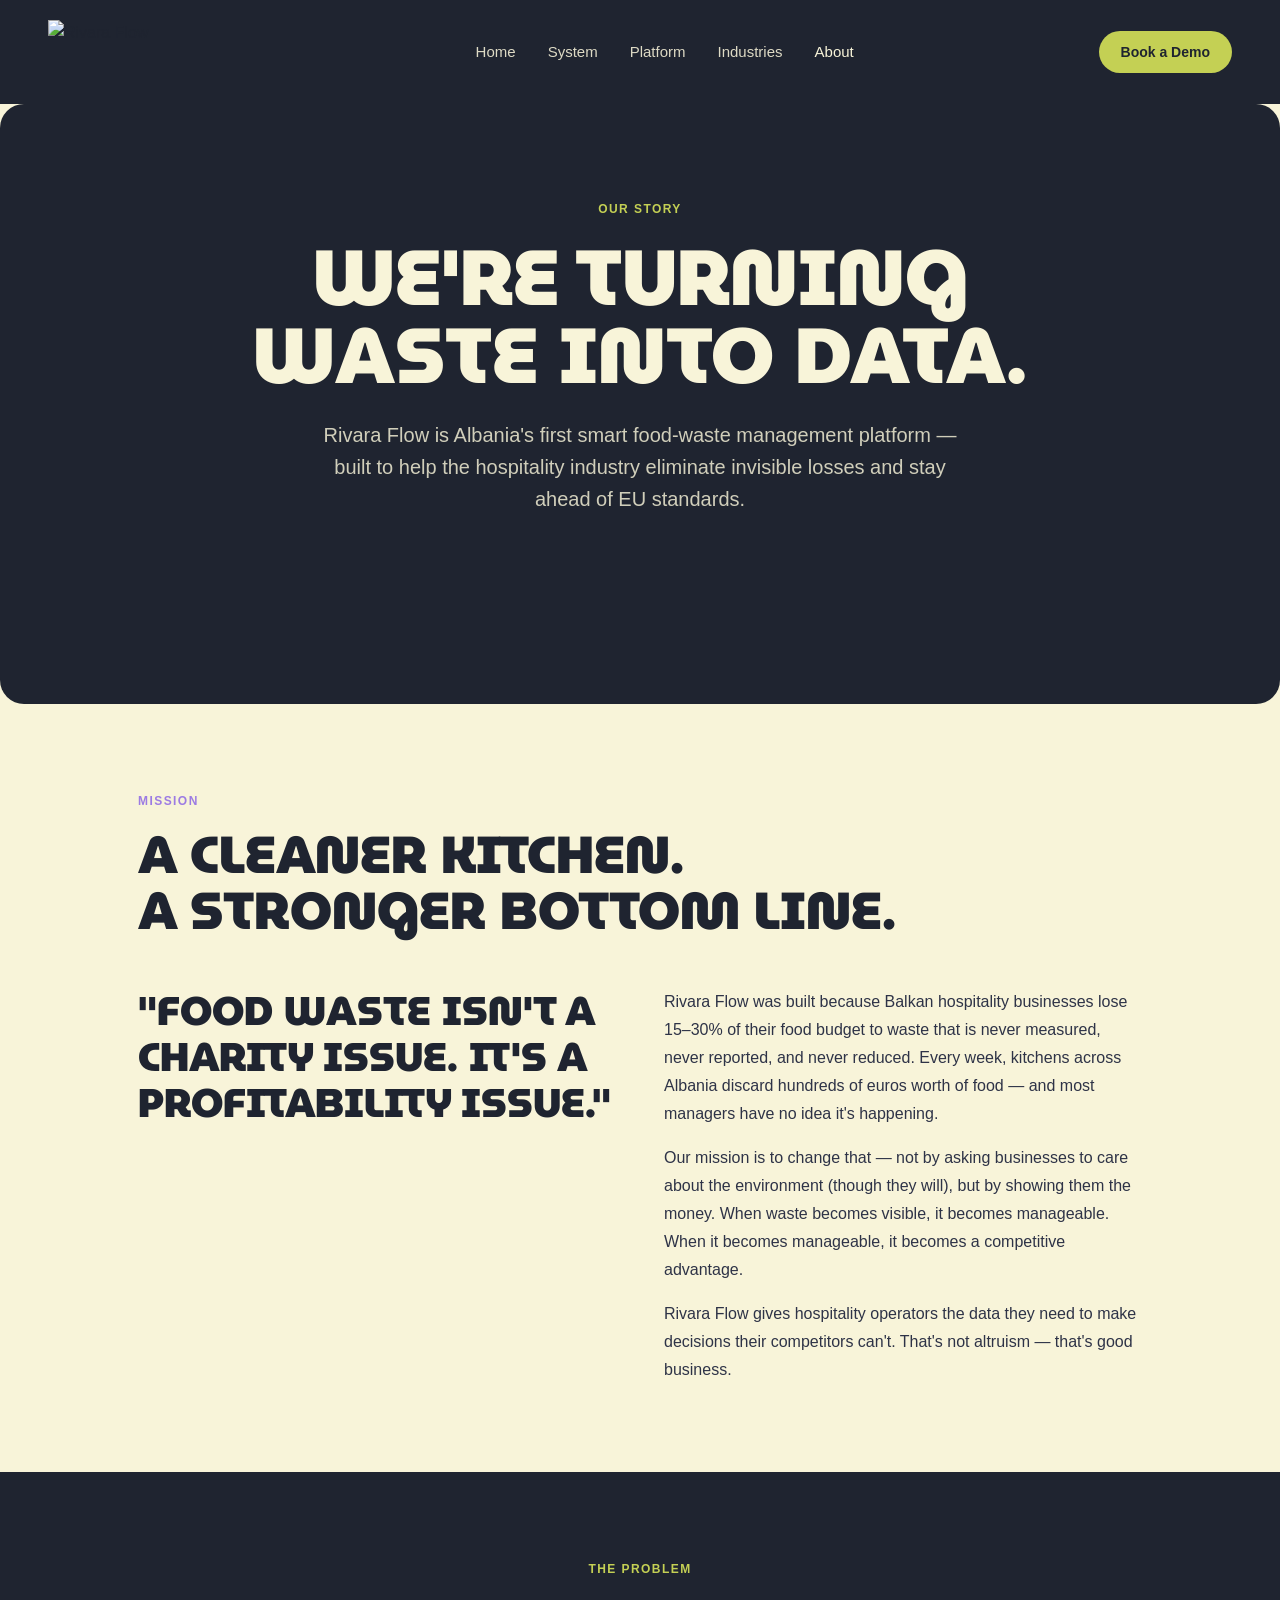
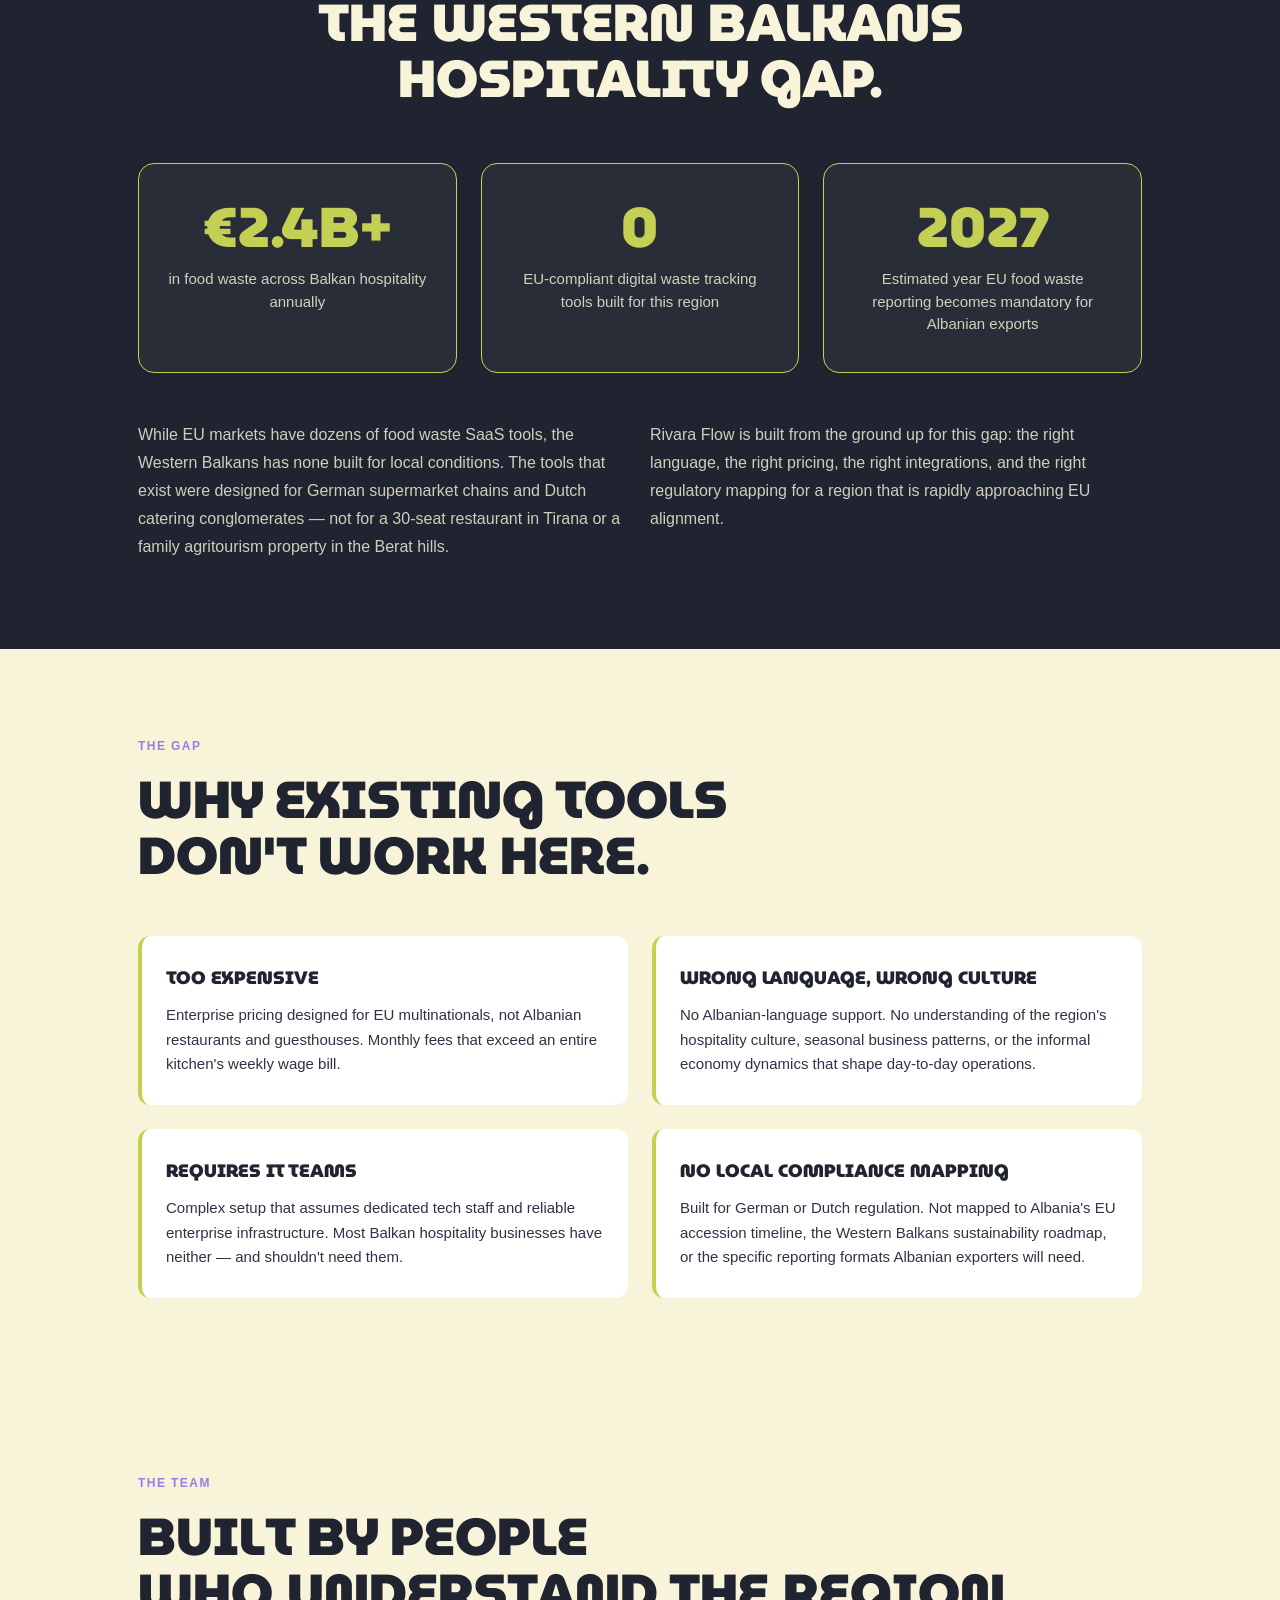
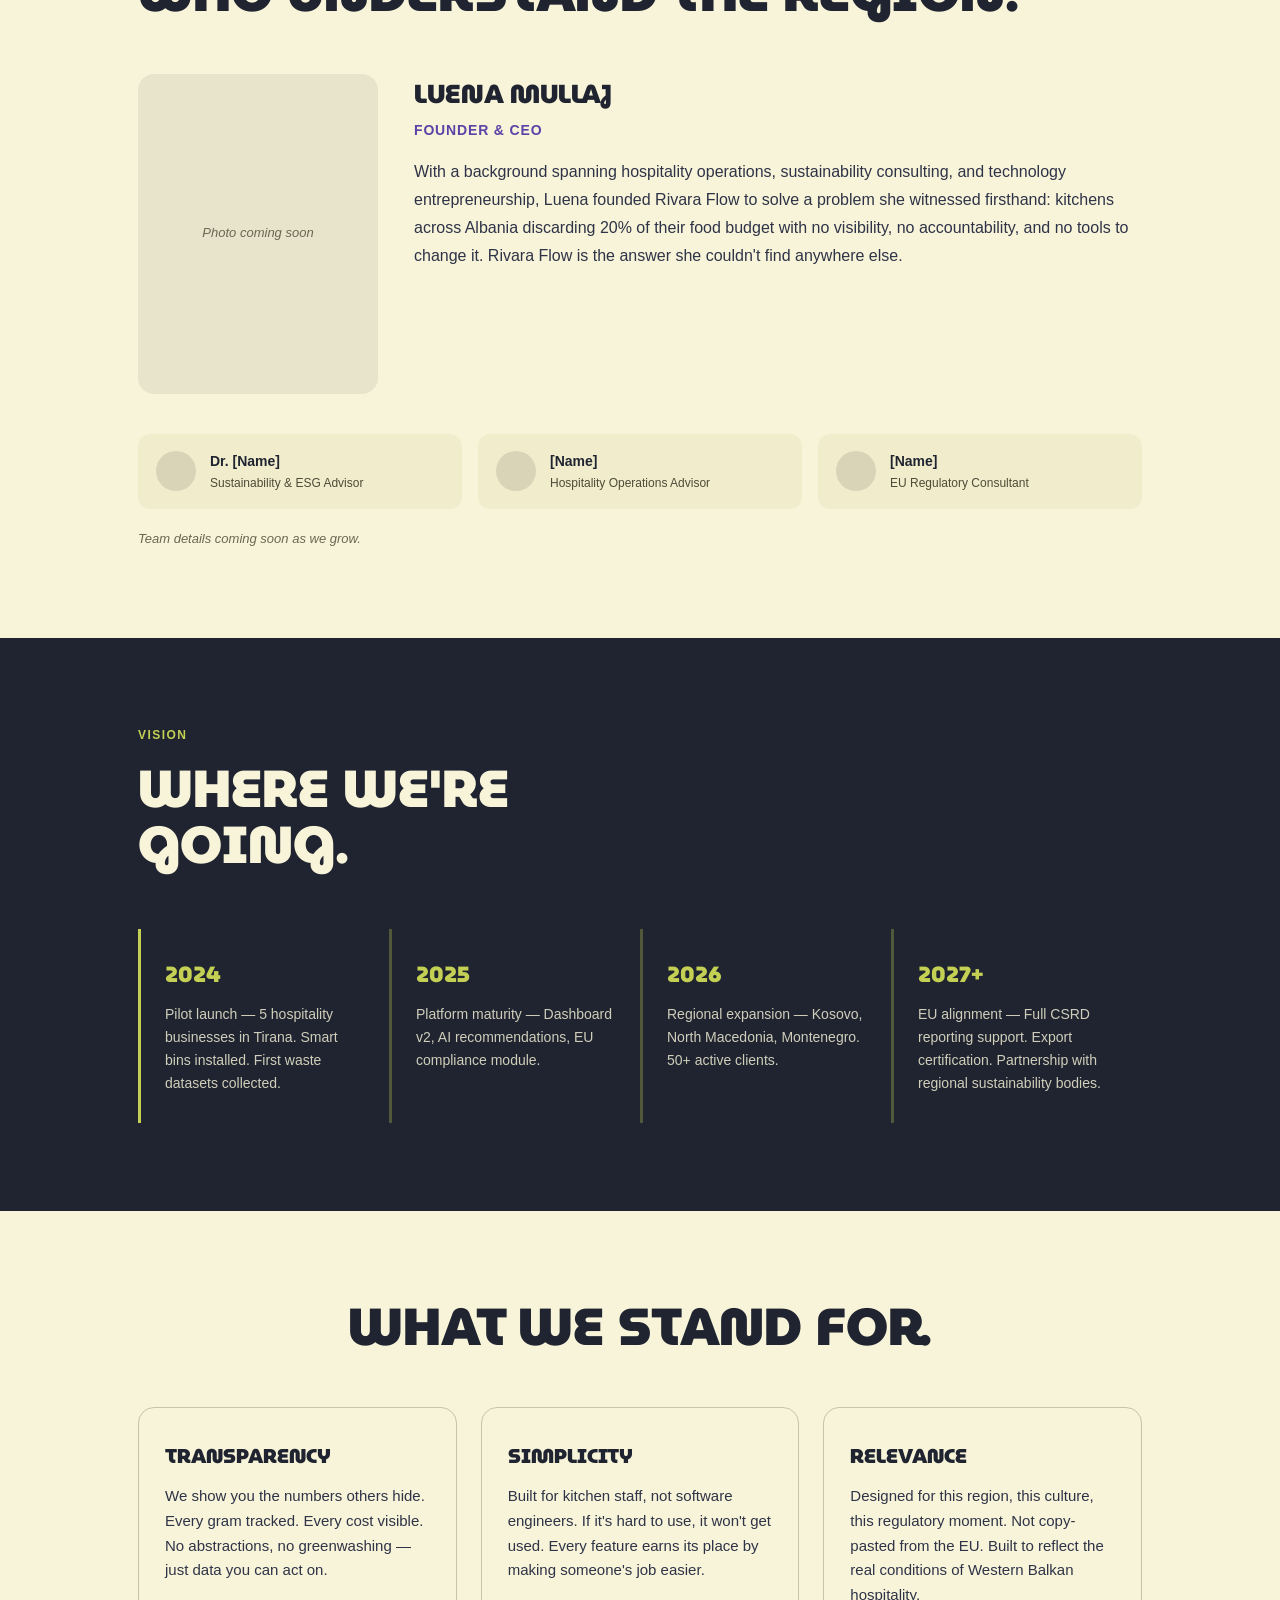
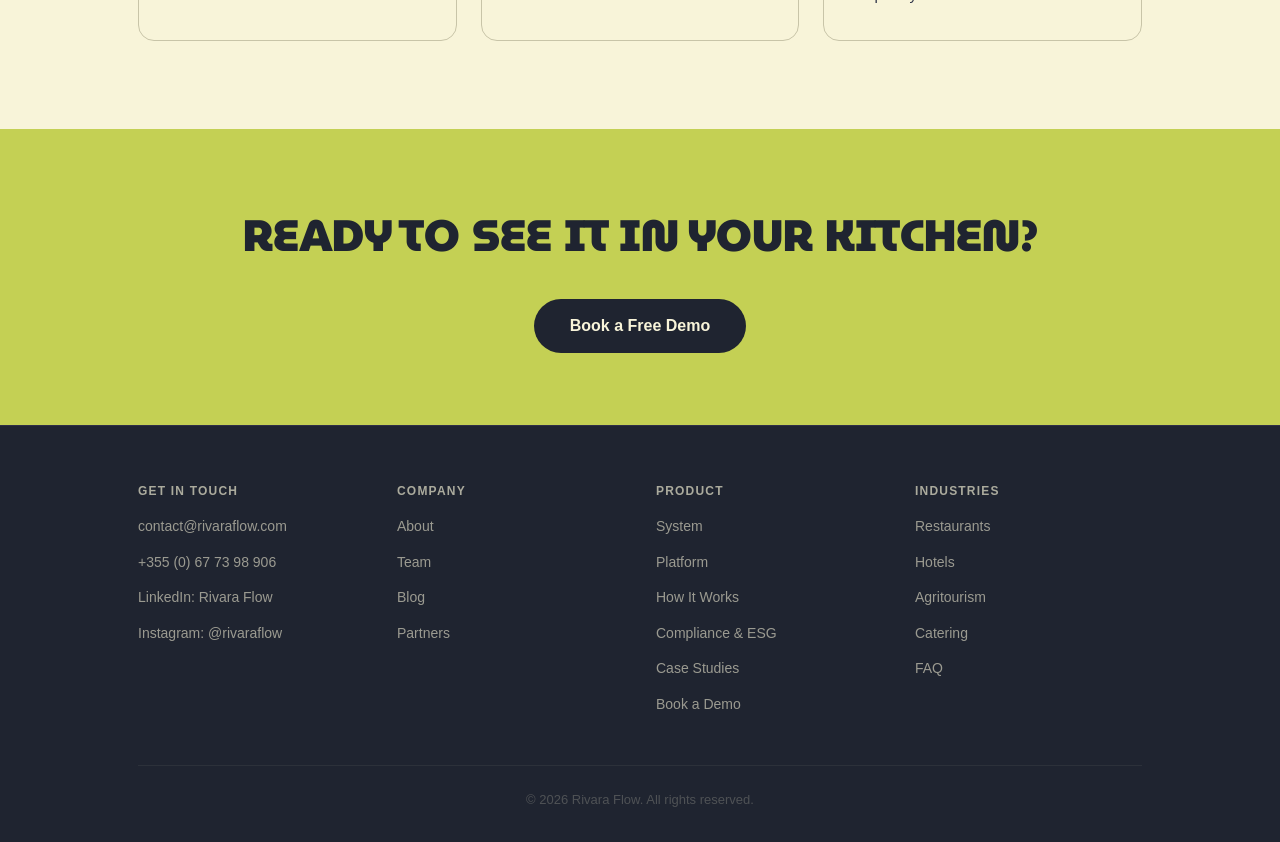
==== rivaraflow-landing/about.html @ 9897d557 "Add about, contact, industries pages; expand nav across site https://claude.ai/code/session_01WwWaH2" ====
<!DOCTYPE html>
<html lang="en">
<head>
  <meta charset="UTF-8" />
  <meta name="viewport" content="width=device-width, initial-scale=1.0" />
  <title>About — Rivara Flow</title>
  <meta name="description" content="Learn about Rivara Flow — Albania's first smart food-waste management platform, built for the hospitality industry in the Western Balkans." />
  <link rel="preconnect" href="https://fonts.googleapis.com" />
  <link rel="preconnect" href="https://fonts.gstatic.com" crossorigin />
  <link href="https://fonts.googleapis.com/css2?family=MuseoModerno:ital,wght@0,100..900;1,100..900&display=swap" rel="stylesheet" />
  <link href="https://api.fontshare.com/v2/css?f[]=satoshi@400,500,700&display=swap" rel="stylesheet" />
  <link rel="stylesheet" href="styles/tokens.css" />
  <link rel="stylesheet" href="styles/globals.css" />
  <style>
    /* ── Reset & base ── */
    *, *::before, *::after { box-sizing: border-box; margin: 0; padding: 0; }
    body { background: var(--bg); color: var(--text); font-family: 'Satoshi', sans-serif; }
    .container { max-width: 1100px; margin-inline: auto; padding-inline: 20px; }
    @media (min-width: 768px) { .container { padding-inline: 48px; } }

    /* ── Nav ── */
    .sys-nav { background: var(--bg-dark); display: flex; align-items: center; justify-content: space-between; padding: 18px 24px; position: sticky; top: 0; z-index: 50; }
    @media (min-width: 768px) { .sys-nav { padding: 20px 48px; } }
    .sys-nav__logo img { height: 52px; width: auto; }
    @media (min-width: 768px) { .sys-nav__logo img { height: 64px; } }
    .sys-nav__links { display: none; list-style: none; gap: 32px; font-size: 15px; }
    @media (min-width: 768px) { .sys-nav__links { display: flex; align-items: center; } }
    .sys-nav__links a { color: rgba(248,244,217,.88); text-decoration: none; font-weight: 500; transition: color .2s; }
    .sys-nav__links a:hover, .sys-nav__links a.active { color: var(--text-inv); }
    .sys-nav__cta { display: inline-flex; align-items: center; justify-content: center; background: var(--primary); color: var(--bg-dark); font-weight: 700; font-size: 14px; text-decoration: none; padding: 10px 22px; border-radius: var(--r999); white-space: nowrap; }
    .sys-nav__cta:hover { background: #d4e060; }

    /* ── Shared section tokens ── */
    .section-tag { font-family: 'Satoshi', sans-serif; font-size: 12px; font-weight: 700; letter-spacing: .12em; text-transform: uppercase; margin-bottom: 16px; display: block; }
    .section-tag--light { color: var(--accent); }
    .section-tag--dark  { color: var(--primary); }
    .section-h2 { font-family: 'MuseoModerno', sans-serif; font-weight: 900; text-transform: uppercase; line-height: 1.08; font-size: clamp(28px, 5vw, 52px); }
    .section-h2--light { color: var(--bg-dark); }
    .section-h2--dark  { color: var(--text-inv); }

    /* ── 1. HERO ── */
    .hero { background: var(--bg-dark); padding: 96px 0 80px; text-align: center; }
    .hero .section-tag { margin-bottom: 20px; }
    .hero__h1 { font-family: 'MuseoModerno', sans-serif; font-weight: 900; text-transform: uppercase; font-size: clamp(36px, 8vw, 78px); color: var(--text-inv); line-height: 1.0; margin-bottom: 24px; }
    .hero__h1 span { display: block; }
    .hero__sub { font-size: clamp(16px, 2.2vw, 20px); color: rgba(248,244,217,.82); max-width: 640px; margin-inline: auto; line-height: 1.6; }

    /* ── 2. MISSION ── */
    .mission { background: var(--bg); padding: 88px 0; }
    .mission__inner { display: grid; gap: 48px; }
    @media (min-width: 768px) { .mission__inner { grid-template-columns: 1fr 1fr; align-items: start; } }
    .mission__pull { font-family: 'MuseoModerno', sans-serif; font-weight: 900; font-size: clamp(22px, 3.5vw, 40px); color: var(--bg-dark); line-height: 1.15; text-transform: uppercase; }
    .mission__body { font-size: 16px; line-height: 1.75; color: #2e3347; }
    .mission__body p + p { margin-top: 16px; }

    /* ── 3. THE PROBLEM ── */
    .problem { background: var(--bg-dark); padding: 88px 0; }
    .problem__header { text-align: center; margin-bottom: 56px; }
    .problem__cards { display: grid; gap: 24px; grid-template-columns: 1fr; }
    @media (min-width: 600px) { .problem__cards { grid-template-columns: repeat(3, 1fr); } }
    .stat-card { background: rgba(255,255,255,.04); border: 1px solid var(--primary); border-radius: var(--r16); padding: 36px 28px; text-align: center; }
    .stat-card__number { font-family: 'MuseoModerno', sans-serif; font-weight: 900; font-size: clamp(36px, 5vw, 56px); color: var(--primary); line-height: 1; margin-bottom: 12px; }
    .stat-card__label { font-size: 15px; color: rgba(248,244,217,.82); line-height: 1.5; }
    .problem__body { margin-top: 48px; display: grid; gap: 20px; }
    @media (min-width: 768px) { .problem__body { grid-template-columns: 1fr 1fr; } }
    .problem__body p { font-size: 16px; color: rgba(248,244,217,.82); line-height: 1.75; }

    /* ── 4. WHY CURRENT SOLUTIONS FAIL ── */
    .gap { background: var(--bg); padding: 88px 0; }
    .gap__header { margin-bottom: 52px; }
    .gap__grid { display: grid; gap: 24px; }
    @media (min-width: 600px) { .gap__grid { grid-template-columns: repeat(2, 1fr); } }
    .fail-card { background: #fff; border-left: 4px solid var(--primary); border-radius: var(--r12); padding: 28px 24px; }
    .fail-card__title { font-family: 'MuseoModerno', sans-serif; font-weight: 900; font-size: 18px; color: var(--bg-dark); text-transform: uppercase; margin-bottom: 10px; }
    .fail-card__body { font-size: 15px; color: #2e3347; line-height: 1.65; }

    /* ── 5. FOUNDER / TEAM ── */
    .team { background: var(--bg); padding: 88px 0; }
    .team__header { margin-bottom: 52px; }
    .founder-card { display: grid; gap: 36px; align-items: start; }
    @media (min-width: 768px) { .founder-card { grid-template-columns: 240px 1fr; } }
    .founder-card__img { background: #e8e4cc; border-radius: var(--r16); aspect-ratio: 3/4; display: flex; align-items: center; justify-content: center; }
    .founder-card__img span { font-size: 13px; color: #6b6652; font-style: italic; }
    .founder-card__name { font-family: 'MuseoModerno', sans-serif; font-weight: 900; font-size: 26px; color: var(--bg-dark); text-transform: uppercase; margin-bottom: 4px; }
    .founder-card__title { font-size: 14px; font-weight: 700; color: var(--accent-dark); letter-spacing: .06em; text-transform: uppercase; margin-bottom: 16px; }
    .founder-card__bio { font-size: 16px; color: #2e3347; line-height: 1.75; }
    .advisors { display: grid; gap: 16px; grid-template-columns: repeat(auto-fit, minmax(200px, 1fr)); margin-top: 40px; }
    .advisor-card { display: flex; align-items: center; gap: 14px; background: #f0eccc; border-radius: var(--r12); padding: 16px 18px; }
    .advisor-card__avatar { width: 40px; height: 40px; border-radius: 50%; background: #d9d4b8; flex-shrink: 0; }
    .advisor-card__name { font-weight: 700; font-size: 14px; color: var(--bg-dark); margin-bottom: 2px; }
    .advisor-card__role { font-size: 12px; color: #4e4b38; }
    .team__note { margin-top: 20px; font-size: 13px; color: #6b6652; font-style: italic; }

    /* ── 6. VISION / ROADMAP ── */
    .vision { background: var(--bg-dark); padding: 88px 0; }
    .vision__header { margin-bottom: 56px; }
    .timeline { display: grid; gap: 0; }
    @media (min-width: 768px) { .timeline { grid-template-columns: repeat(4, 1fr); } }
    .timeline__item { position: relative; padding: 28px 24px; border-top: 3px solid rgba(196,208,84,.3); }
    @media (min-width: 768px) { .timeline__item { border-top: none; border-left: 3px solid rgba(196,208,84,.3); } }
    .timeline__item:first-child { border-top-color: var(--primary); }
    @media (min-width: 768px) { .timeline__item:first-child { border-left-color: var(--primary); border-top: none; } }
    .timeline__year { font-family: 'MuseoModerno', sans-serif; font-weight: 900; font-size: 22px; color: var(--primary); margin-bottom: 10px; }
    .timeline__body { font-size: 14px; color: rgba(248,244,217,.82); line-height: 1.65; }

    /* ── 7. VALUES ── */
    .values { background: var(--bg); padding: 88px 0; }
    .values__header { text-align: center; margin-bottom: 52px; }
    .values__grid { display: grid; gap: 24px; }
    @media (min-width: 600px) { .values__grid { grid-template-columns: repeat(3, 1fr); } }
    .value-card { background: var(--bg); border: 1.5px solid #c8c4a8; border-radius: var(--r16); padding: 32px 26px; }
    .value-card__title { font-family: 'MuseoModerno', sans-serif; font-weight: 900; font-size: 20px; color: var(--bg-dark); text-transform: uppercase; margin-bottom: 12px; }
    .value-card__body { font-size: 15px; color: #2e3347; line-height: 1.65; }

    /* ── 8. CTA STRIP ── */
    .cta-strip { background: var(--primary); padding: 72px 0; text-align: center; }
    .cta-strip__h2 { font-family: 'MuseoModerno', sans-serif; font-weight: 900; font-size: clamp(24px, 4vw, 44px); color: var(--bg-dark); text-transform: uppercase; margin-bottom: 28px; }
    .cta-strip__btn { display: inline-flex; align-items: center; justify-content: center; background: var(--bg-dark); color: var(--text-inv); font-weight: 700; font-size: 16px; text-decoration: none; padding: 14px 36px; border-radius: var(--r999); transition: background .2s; }
    .cta-strip__btn:hover { background: #2e3347; }

    /* ── Footer ── */
    .footer { background: var(--bg-dark); padding: 56px 0 32px; }
    .footer .container { max-width: 1100px; }
    .footer__grid { display: grid; gap: 32px; grid-template-columns: repeat(2, 1fr); }
    @media (min-width: 768px) { .footer__grid { grid-template-columns: repeat(4, 1fr); } }
    .footer__col-title { font-size: 12px; font-weight: 700; letter-spacing: .1em; text-transform: uppercase; color: rgba(248,244,217,.65); margin-bottom: 12px; }
    .footer__col ul { list-style: none; display: flex; flex-direction: column; gap: 10px; }
    .footer__col a { font-size: 14px; color: rgba(248,244,217,.88); text-decoration: none; transition: color .2s; }
    .footer__col a:hover { color: var(--text-inv); }
    .footer__copy { margin-top: 48px; padding-top: 24px; border-top: 1px solid rgba(248,244,217,.15); font-size: 13px; color: rgba(248,244,217,.55); text-align: center; }
  </style>
</head>
<body>

<!-- NAV -->
<header class="sys-nav">
  <a href="index.html" class="sys-nav__logo" aria-label="Rivara Flow home">
    <img src="assets/images/logo.png" alt="Rivara Flow" width="200" height="70" />
  </a>
  <ul class="sys-nav__links" role="list">
    <li><a href="index.html">Home</a></li>
    <li><a href="system.html">System</a></li>
    <li><a href="platform.html">Platform</a></li>
    <li><a href="industries.html">Industries</a></li>
    <li><a href="about.html" class="active">About</a></li>
  </ul>
  <a href="contact.html" class="sys-nav__cta">Book a Demo</a>
</header>

<!-- 1. HERO -->
<section class="hero" aria-labelledby="about-h1">
  <div class="container">
    <span class="section-tag section-tag--dark">Our Story</span>
    <h1 class="hero__h1" id="about-h1">
      <span>We're turning</span>
      <span>waste into data.</span>
    </h1>
    <p class="hero__sub">Rivara Flow is Albania's first smart food-waste management platform — built to help the hospitality industry eliminate invisible losses and stay ahead of EU standards.</p>
  </div>
</section>

<!-- 2. MISSION -->
<section class="mission" aria-labelledby="mission-h2">
  <div class="container">
    <span class="section-tag section-tag--light">Mission</span>
    <h2 class="section-h2 section-h2--light" id="mission-h2" style="margin-bottom: 48px;">A cleaner kitchen.<br>A stronger bottom line.</h2>
    <div class="mission__inner">
      <p class="mission__pull">"Food waste isn't a charity issue. It's a profitability issue."</p>
      <div class="mission__body">
        <p>Rivara Flow was built because Balkan hospitality businesses lose 15–30% of their food budget to waste that is never measured, never reported, and never reduced. Every week, kitchens across Albania discard hundreds of euros worth of food — and most managers have no idea it's happening.</p>
        <p>Our mission is to change that — not by asking businesses to care about the environment (though they will), but by showing them the money. When waste becomes visible, it becomes manageable. When it becomes manageable, it becomes a competitive advantage.</p>
        <p>Rivara Flow gives hospitality operators the data they need to make decisions their competitors can't. That's not altruism — that's good business.</p>
      </div>
    </div>
  </div>
</section>

<!-- 3. THE PROBLEM -->
<section class="problem" aria-labelledby="problem-h2">
  <div class="container">
    <div class="problem__header">
      <span class="section-tag section-tag--dark">The Problem</span>
      <h2 class="section-h2 section-h2--dark" id="problem-h2">The Western Balkans<br>hospitality gap.</h2>
    </div>
    <div class="problem__cards">
      <div class="stat-card">
        <p class="stat-card__number">€2.4B+</p>
        <p class="stat-card__label">in food waste across Balkan hospitality annually</p>
      </div>
      <div class="stat-card">
        <p class="stat-card__number">0</p>
        <p class="stat-card__label">EU-compliant digital waste tracking tools built for this region</p>
      </div>
      <div class="stat-card">
        <p class="stat-card__number">2027</p>
        <p class="stat-card__label">Estimated year EU food waste reporting becomes mandatory for Albanian exports</p>
      </div>
    </div>
    <div class="problem__body">
      <p>While EU markets have dozens of food waste SaaS tools, the Western Balkans has none built for local conditions. The tools that exist were designed for German supermarket chains and Dutch catering conglomerates — not for a 30-seat restaurant in Tirana or a family agritourism property in the Berat hills.</p>
      <p>Rivara Flow is built from the ground up for this gap: the right language, the right pricing, the right integrations, and the right regulatory mapping for a region that is rapidly approaching EU alignment.</p>
    </div>
  </div>
</section>

<!-- 4. WHY CURRENT SOLUTIONS FAIL -->
<section class="gap" aria-labelledby="gap-h2">
  <div class="container">
    <div class="gap__header">
      <span class="section-tag section-tag--light">The Gap</span>
      <h2 class="section-h2 section-h2--light" id="gap-h2">Why existing tools<br>don't work here.</h2>
    </div>
    <div class="gap__grid">
      <div class="fail-card">
        <p class="fail-card__title">Too expensive</p>
        <p class="fail-card__body">Enterprise pricing designed for EU multinationals, not Albanian restaurants and guesthouses. Monthly fees that exceed an entire kitchen's weekly wage bill.</p>
      </div>
      <div class="fail-card">
        <p class="fail-card__title">Wrong language, wrong culture</p>
        <p class="fail-card__body">No Albanian-language support. No understanding of the region's hospitality culture, seasonal business patterns, or the informal economy dynamics that shape day-to-day operations.</p>
      </div>
      <div class="fail-card">
        <p class="fail-card__title">Requires IT teams</p>
        <p class="fail-card__body">Complex setup that assumes dedicated tech staff and reliable enterprise infrastructure. Most Balkan hospitality businesses have neither — and shouldn't need them.</p>
      </div>
      <div class="fail-card">
        <p class="fail-card__title">No local compliance mapping</p>
        <p class="fail-card__body">Built for German or Dutch regulation. Not mapped to Albania's EU accession timeline, the Western Balkans sustainability roadmap, or the specific reporting formats Albanian exporters will need.</p>
      </div>
    </div>
  </div>
</section>

<!-- 5. FOUNDER / TEAM -->
<section class="team" id="team" aria-labelledby="team-h2">
  <div class="container">
    <div class="team__header">
      <span class="section-tag section-tag--light">The Team</span>
      <h2 class="section-h2 section-h2--light" id="team-h2">Built by people<br>who understand the region.</h2>
    </div>
    <div class="founder-card">
      <div class="founder-card__img" aria-label="Photo of Luena Mullaj">
        <span>Photo coming soon</span>
      </div>
      <div class="founder-card__info">
        <p class="founder-card__name">Luena Mullaj</p>
        <p class="founder-card__title">Founder &amp; CEO</p>
        <p class="founder-card__bio">With a background spanning hospitality operations, sustainability consulting, and technology entrepreneurship, Luena founded Rivara Flow to solve a problem she witnessed firsthand: kitchens across Albania discarding 20% of their food budget with no visibility, no accountability, and no tools to change it. Rivara Flow is the answer she couldn't find anywhere else.</p>
      </div>
    </div>
    <div class="advisors" aria-label="Advisory team">
      <div class="advisor-card">
        <div class="advisor-card__avatar" aria-hidden="true"></div>
        <div>
          <p class="advisor-card__name">Dr. [Name]</p>
          <p class="advisor-card__role">Sustainability &amp; ESG Advisor</p>
        </div>
      </div>
      <div class="advisor-card">
        <div class="advisor-card__avatar" aria-hidden="true"></div>
        <div>
          <p class="advisor-card__name">[Name]</p>
          <p class="advisor-card__role">Hospitality Operations Advisor</p>
        </div>
      </div>
      <div class="advisor-card">
        <div class="advisor-card__avatar" aria-hidden="true"></div>
        <div>
          <p class="advisor-card__name">[Name]</p>
          <p class="advisor-card__role">EU Regulatory Consultant</p>
        </div>
      </div>
    </div>
    <p class="team__note">Team details coming soon as we grow.</p>
  </div>
</section>

<!-- 6. VISION / ROADMAP -->
<section class="vision" aria-labelledby="vision-h2">
  <div class="container">
    <div class="vision__header">
      <span class="section-tag section-tag--dark">Vision</span>
      <h2 class="section-h2 section-h2--dark" id="vision-h2">Where we're<br>going.</h2>
    </div>
    <div class="timeline" role="list">
      <div class="timeline__item" role="listitem">
        <p class="timeline__year">2024</p>
        <p class="timeline__body">Pilot launch — 5 hospitality businesses in Tirana. Smart bins installed. First waste datasets collected.</p>
      </div>
      <div class="timeline__item" role="listitem">
        <p class="timeline__year">2025</p>
        <p class="timeline__body">Platform maturity — Dashboard v2, AI recommendations, EU compliance module.</p>
      </div>
      <div class="timeline__item" role="listitem">
        <p class="timeline__year">2026</p>
        <p class="timeline__body">Regional expansion — Kosovo, North Macedonia, Montenegro. 50+ active clients.</p>
      </div>
      <div class="timeline__item" role="listitem">
        <p class="timeline__year">2027+</p>
        <p class="timeline__body">EU alignment — Full CSRD reporting support. Export certification. Partnership with regional sustainability bodies.</p>
      </div>
    </div>
  </div>
</section>

<!-- 7. VALUES -->
<section class="values" aria-labelledby="values-h2">
  <div class="container">
    <div class="values__header">
      <h2 class="section-h2 section-h2--light" id="values-h2">What we stand for.</h2>
    </div>
    <div class="values__grid">
      <div class="value-card">
        <p class="value-card__title">Transparency</p>
        <p class="value-card__body">We show you the numbers others hide. Every gram tracked. Every cost visible. No abstractions, no greenwashing — just data you can act on.</p>
      </div>
      <div class="value-card">
        <p class="value-card__title">Simplicity</p>
        <p class="value-card__body">Built for kitchen staff, not software engineers. If it's hard to use, it won't get used. Every feature earns its place by making someone's job easier.</p>
      </div>
      <div class="value-card">
        <p class="value-card__title">Relevance</p>
        <p class="value-card__body">Designed for this region, this culture, this regulatory moment. Not copy-pasted from the EU. Built to reflect the real conditions of Western Balkan hospitality.</p>
      </div>
    </div>
  </div>
</section>

<!-- 8. CTA STRIP -->
<section class="cta-strip" aria-labelledby="cta-h2">
  <div class="container">
    <h2 class="cta-strip__h2" id="cta-h2">Ready to see it in your kitchen?</h2>
    <a href="contact.html" class="cta-strip__btn">Book a Free Demo</a>
  </div>
</section>

<!-- FOOTER -->
<footer class="footer" role="contentinfo">
  <div class="container">
    <div class="footer__grid">
      <div class="footer__col">
        <p class="footer__col-title">Get in touch</p>
        <ul role="list">
          <li><a href="mailto:contact@rivaraflow.com">contact@rivaraflow.com</a></li>
          <li><a href="tel:+355677398906">+355 (0) 67 73 98 906</a></li>
          <li><a href="https://linkedin.com/company/rivaraflow" target="_blank" rel="noopener">LinkedIn: Rivara Flow</a></li>
          <li><a href="https://instagram.com/rivaraflow" target="_blank" rel="noopener">Instagram: @rivaraflow</a></li>
        </ul>
      </div>
      <div class="footer__col">
        <p class="footer__col-title">Company</p>
        <ul role="list">
          <li><a href="about.html">About</a></li>
          <li><a href="about.html#team">Team</a></li>
          <li><a href="blog.html">Blog</a></li>
          <li><a href="partners.html">Partners</a></li>
        </ul>
      </div>
      <div class="footer__col">
        <p class="footer__col-title">Product</p>
        <ul role="list">
          <li><a href="system.html">System</a></li>
          <li><a href="platform.html">Platform</a></li>
          <li><a href="how-it-works.html">How It Works</a></li>
          <li><a href="compliance.html">Compliance &amp; ESG</a></li>
          <li><a href="case-studies.html">Case Studies</a></li>
          <li><a href="contact.html">Book a Demo</a></li>
        </ul>
      </div>
      <div class="footer__col">
        <p class="footer__col-title">Industries</p>
        <ul role="list">
          <li><a href="industries.html#restaurants">Restaurants</a></li>
          <li><a href="industries.html#hotels">Hotels</a></li>
          <li><a href="industries.html#agritourism">Agritourism</a></li>
          <li><a href="industries.html#catering">Catering</a></li>
          <li><a href="faq.html">FAQ</a></li>
        </ul>
      </div>
    </div>
    <p class="footer__copy">&copy; <span id="year"></span> Rivara Flow. All rights reserved.</p>
  </div>
</footer>
<script>document.getElementById('year').textContent = new Date().getFullYear();</script>
</body>
</html>
---- rivaraflow-landing/styles/tokens.css ----
@import url('https://fonts.googleapis.com/css2?family=MuseoModerno:ital,wght@0,100..900;1,100..900&display=swap');
@import url('https://api.fontshare.com/v2/css?f[]=satoshi@400,500,700&display=swap');

:root {
  --bg:          #F8F4D9;
  --bg-dark:     #1F2430;
  --primary:     #C4D054;
  --accent:      #9C7BE3;
  --accent-dark: #5B43A7;
  --accent-soft: #BAAADE;
  --input-bg:    #C4B5F4;
  --text:        #1F2430;
  --text-inv:    #F8F4D9;
  --white:       #FFFFFF;

  --museo:   'MuseoModerno', sans-serif;
  --satoshi: 'Satoshi', sans-serif;

  --r8:   8px;
  --r12:  12px;
  --r16:  16px;
  --r20:  20px;
  --r24:  24px;
  --r32:  32px;
  --r999: 999px;
}
---- rivaraflow-landing/styles/globals.css ----
/* ═══════════════════════════════════════════════════
   globals.css — mobile-first
   ═══════════════════════════════════════════════════ */

*, *::before, *::after { box-sizing: border-box; margin: 0; padding: 0; }
html { scroll-behavior: smooth; -webkit-text-size-adjust: 100%; }

body {
  background: var(--bg);
  color: var(--text);
  font-family: var(--satoshi);
  line-height: 1.6;
  overflow-x: hidden;
}

img  { display: block; max-width: 100%; }
a    { text-decoration: none; color: inherit; }
ul   { list-style: none; }

.sr-only {
  position:absolute; width:1px; height:1px; padding:0;
  margin:-1px; overflow:hidden; clip:rect(0,0,0,0);
  white-space:nowrap; border:0;
}

.container {
  width: 100%;
  max-width: 1200px;
  margin-inline: auto;
  padding-inline: 16px;
}
@media (min-width: 640px)  { .container { padding-inline: 24px; } }
@media (min-width: 1024px) { .container { padding-inline: 48px; } }

/* ══════════════════════════════════════════════════
   ANNOUNCEMENT BAR
══════════════════════════════════════════════════ */
.announce {
  text-align: center;
  font-family: var(--museo);
  font-size: 12px;
  color: var(--accent);
  padding: 8px 16px;
  letter-spacing: .03em;
}
.announce strong { color: var(--text); font-weight: 700; }

/* ══════════════════════════════════════════════════
   HERO
══════════════════════════════════════════════════ */
.hero-wrap {
  padding: 0 12px 16px;   /* small gap below hero */
}
@media (min-width: 640px)  { .hero-wrap { padding: 0 20px 32px; } }
@media (min-width: 1024px) { .hero-wrap { padding: 0 32px 48px; } }

.hero {
  position: relative;
  border-radius: var(--r24);
  overflow: hidden;
  display: flex;
  flex-direction: column;
}
@media (min-width: 768px)  { .hero { min-height: 540px; } }
@media (min-width: 1024px) { .hero { min-height: 600px; } }

.hero__bg {
  position: absolute;
  inset: 0;
  width: 100%; height: 100%;
  object-fit: cover;
  object-position: center center;
}
.hero__overlay {
  position: absolute;
  inset: 0;
  background: rgba(31,36,48,.58);
}

/* ── Nav inside hero ─────────────────────────── */
.hero-nav {
  position: relative;
  z-index: 10;
  display: flex;
  align-items: center;
  justify-content: space-between;
  padding: 18px 20px 0;
  gap: 16px;
}
@media (min-width: 768px) { .hero-nav { padding: 28px 40px 0; } }

.hero-nav__logo img {
  height: 80px;
  width: auto;
  object-fit: contain;
}
@media (min-width: 768px) { .hero-nav__logo img { height: 100px; } }

.hero-nav__links { display: none; gap: 32px; }
@media (min-width: 768px) { .hero-nav__links { display: flex; } }
.hero-nav__links a {
  font-family: var(--museo);
  font-size: 15px;
  color: var(--primary);
  transition: opacity .2s;
}
.hero-nav__links a:hover { opacity: .7; }

.hero-nav__hamburger {
  display: flex; flex-direction: column;
  gap: 5px; background: none; border: none;
  cursor: pointer; padding: 4px;
  position: relative; z-index: 110;
}
.hero-nav__hamburger span {
  display: block; width: 22px; height: 2px;
  background: var(--primary); border-radius: 2px;
  transform-origin: center;
  transition: transform .28s ease, opacity .28s ease;
}
/* Morph to X when open */
.hero-nav__hamburger[aria-expanded="true"] span:nth-child(1) {
  transform: translateY(7px) rotate(45deg);
}
.hero-nav__hamburger[aria-expanded="true"] span:nth-child(2) {
  opacity: 0; transform: scaleX(0);
}
.hero-nav__hamburger[aria-expanded="true"] span:nth-child(3) {
  transform: translateY(-7px) rotate(-45deg);
}
@media (min-width: 768px) { .hero-nav__hamburger { display: none; } }

/* Full-screen mobile menu */
.hero-nav__mobile {
  position: fixed; inset: 0; z-index: 99;
  background: var(--bg-dark);
  display: flex; flex-direction: column;
  opacity: 0; pointer-events: none;
  transition: opacity .22s ease;
  overflow-y: auto;
}
.hero-nav__mobile.open { opacity: 1; pointer-events: all; }
@media (min-width: 768px) { .hero-nav__mobile { display: none !important; } }

/* Menu header */
.mmenu__header {
  display: flex; align-items: center;
  justify-content: space-between;
  padding: 18px 20px;
  border-bottom: 1px solid rgba(196,208,84,.15);
  flex-shrink: 0;
}
.mmenu__logo img { height: 48px; width: auto; }
.mmenu__cta {
  background: var(--primary); color: var(--text);
  font-family: var(--museo); font-weight: 700; font-size: 14px;
  padding: 10px 18px; border-radius: var(--r999);
}
.mmenu__close {
  background: none; border: none;
  color: var(--text-inv); font-size: 20px;
  cursor: pointer; padding: 6px; line-height: 1;
}

/* Nav rows */
.mmenu__links { flex: 1; display: flex; flex-direction: column; }

.mmenu__item {
  font-family: var(--museo); font-size: 18px;
  color: var(--text-inv);
  padding: 18px 20px;
  border: none; border-bottom: 1px solid rgba(255,255,255,.07);
  background: none; cursor: pointer;
  text-align: left; text-decoration: none;
  display: flex; align-items: center; justify-content: space-between;
  transition: color .2s;
}
.mmenu__item:hover { color: var(--primary); }

.mmenu__chevron {
  flex-shrink: 0; color: var(--primary);
  transition: transform .25s;
}
.mmenu__acc-btn[aria-expanded="true"] .mmenu__chevron { transform: rotate(180deg); }

.mmenu__sub { display: flex; flex-direction: column; background: rgba(255,255,255,.03); }
.mmenu__sub[hidden] { display: none; }
.mmenu__sub-item {
  font-family: var(--satoshi); font-size: 16px;
  color: rgba(248,244,217,.65);
  padding: 14px 20px 14px 36px;
  border-bottom: 1px solid rgba(255,255,255,.05);
  transition: color .2s; text-decoration: none; display: block;
}
.mmenu__sub-item:hover { color: var(--primary); }

/* Language switcher */
.mmenu__lang {
  padding: 20px; border-top: 1px solid rgba(196,208,84,.15);
  display: flex; gap: 10px; flex-shrink: 0;
}
.lang-btn {
  background: none; border: 1.5px solid rgba(196,208,84,.3);
  border-radius: var(--r999); color: rgba(248,244,217,.6);
  font-family: var(--satoshi); font-size: 14px;
  padding: 8px 16px; cursor: pointer; transition: all .2s;
}
.lang-btn.active {
  background: var(--primary); border-color: var(--primary);
  color: var(--text); font-weight: 700;
}

/* Desktop lang toggle */
.nav-lang-desktop {
  display: flex; align-items: center; gap: 4px;
}
.lang-sep { color: var(--primary); opacity: .5; }
.lang-sm {
  background: none; border: none;
  font-family: var(--museo); font-size: 13px;
  color: rgba(196,208,84,.6); cursor: pointer;
  padding: 2px 4px; transition: color .2s;
}
.lang-sm.active { color: var(--primary); font-weight: 700; }

/* ── Hero body: content left, deco right ─────── */
.hero__body {
  position: relative;
  z-index: 5;
  flex: 0 0 auto;   /* don't stretch — wrap tight around content */
  display: flex;
  flex-direction: row;
  align-items: flex-start;
  justify-content: space-between;
  gap: 12px;
  padding: 20px 20px 28px;
}
@media (min-width: 768px) {
  .hero__body {
    flex: 1;
    padding: 40px 40px 56px;
    align-items: center;
  }
}
@media (min-width: 1024px) { .hero__body { padding: 56px 56px 64px; } }

.hero__content {
  flex: 1;
  min-width: 0;
  display: flex;
  flex-direction: column;
  align-items: flex-start;
}

.hero__headline {
  font-family: var(--museo);
  font-weight: 700;
  font-size: clamp(32px, 7vw, 72px);
  line-height: 1.05;
  color: var(--text-inv);
  margin-bottom: 12px;
}
.hero__headline .hi { color: var(--primary); }

.hero__sub {
  font-size: clamp(11px, 2.5vw, 15px);
  color: rgba(248,244,217,.88);
  line-height: 1.6;
  margin-bottom: 20px;
  max-width: 420px;
}

/* CTA — must be lowest element in hero */
.btn-demo {
  display: inline-flex;
  align-items: center; justify-content: center;
  background: var(--primary);
  color: var(--text);
  font-family: var(--museo); font-weight: 700;
  font-size: clamp(13px, 2.5vw, 16px);
  padding: 12px 28px;
  border-radius: var(--r999);
  border: none; cursor: pointer;
  transition: transform .2s, box-shadow .2s;
  white-space: nowrap;
  margin-top: auto;
}
.btn-demo:hover { transform: translateY(-2px); box-shadow: 0 8px 24px rgba(0,0,0,.25); }

/* ── Deco cards — beside headline on mobile ──── */
.hero__deco {
  flex-shrink: 0;
  align-self: flex-start;  /* top-aligned so bottom ends near button */
  width: 130px;
  height: 140px;
}
@media (min-width: 480px) { .hero__deco { width: 155px; height: 185px; } }
@media (min-width: 768px) { .hero__deco { width: 220px; height: 260px; } }
@media (min-width: 1024px) { .hero__deco { width: 300px; height: 340px; } }

.deco-stack {
  position: relative;
  width: 100%; height: 100%;
}

.deco-card {
  position: absolute;
  border-radius: var(--r16);
  box-shadow: -3px 5px 14px rgba(0,0,0,.28);
  overflow: hidden;
}

.deco-card--1 {
  background: var(--accent); color: var(--text-inv);
  width: 82%; height: 52%;
  top: 0; left: 0;
  transform: rotate(-12deg);
  display: flex; align-items: flex-start;
  padding: 10px 12px; z-index: 1;
}
.deco-card--1 span {
  font-family: var(--museo); font-weight: 700;
  font-size: clamp(11px, 2.5vw, 18px); color: var(--text-inv); line-height: 1.2;
}

.deco-card--2 {
  background: var(--primary); color: var(--bg-dark);
  width: 82%; height: 52%;
  top: 20%; left: 12%;
  transform: rotate(-5deg);
  display: flex; align-items: flex-start;
  padding: 10px 12px; z-index: 2;
}
.deco-card--2 span {
  font-family: var(--museo); font-weight: 700;
  font-size: clamp(11px, 2.5vw, 18px); color: var(--bg-dark); line-height: 1.2;
}

.deco-card--3 {
  background: var(--bg); color: var(--text);
  width: 88%; height: 58%;
  top: 40%; left: 18%;
  transform: rotate(6deg);
  display: flex; flex-direction: column;
  align-items: flex-start;
  padding: 10px 12px 8px; gap: 4px; z-index: 3;
}
.deco-card--3 span {
  font-family: var(--museo); font-weight: 700;
  font-size: clamp(11px, 2.5vw, 18px); color: var(--text); line-height: 1.2;
}
.deco-card--3 img {
  width: 50%; object-fit: contain; align-self: flex-end;
}

/* ══════════════════════════════════════════════════
   PRODUCTS
══════════════════════════════════════════════════ */
.products { padding: 20px 0 32px; }  /* tight gap after hero */
@media (min-width: 768px) { .products { padding: 48px 0 56px; } }

.section-title {
  font-family: var(--museo); font-weight: 700;
  font-size: clamp(28px, 5vw, 52px);
  color: var(--accent);
  margin-bottom: 24px; line-height: 1.2;
}

/* ── Carousel ───────────────────────────────── */
.carousel-wrap { position: relative; }

.carousel__track {
  display: flex;
  gap: 10px;
  overflow-x: auto;
  scroll-snap-type: x mandatory;
  scroll-behavior: smooth;
  scrollbar-width: none;
  -webkit-overflow-scrolling: touch;
}
.carousel__track::-webkit-scrollbar { display: none; }

.carousel__track .p-card {
  scroll-snap-align: start;
  flex: 0 0 calc(100% - 4px);
  min-height: 160px;
}

.carousel__dots {
  display: flex;
  justify-content: center;
  gap: 8px;
  margin-top: 16px;
}
.carousel__dot {
  width: 9px; height: 9px;
  border-radius: 50%;
  background: var(--accent-soft);
  border: none; cursor: pointer; padding: 0;
  transition: background .2s, transform .2s;
}
.carousel__dot.active {
  background: var(--accent);
  transform: scale(1.25);
}

/* Desktop: 2×2 grid, hide dots */
@media (min-width: 640px) {
  .carousel__track {
    display: grid;
    grid-template-columns: 1fr 1fr;
    gap: 12px;
    overflow-x: visible;
    scroll-snap-type: none;
  }
  .carousel__track .p-card { flex: none; }
  .carousel__dots { display: none; }
}

.p-card {
  background: var(--accent);
  border-radius: var(--r16);
  padding: 36px 28px;
  color: var(--text-inv);
  box-shadow: 0 4px 18px rgba(91,67,167,.14);
  transition: transform .25s, box-shadow .25s;
  min-height: 220px;
  display: flex; flex-direction: column;
  align-items: center; justify-content: center;
  text-align: center; gap: 10px;
}
.p-card:hover { transform: translateY(-3px); box-shadow: 0 8px 28px rgba(91,67,167,.24); }

.p-card__num {
  font-family: var(--museo); font-weight: 700;
  font-size: clamp(24px, 4vw, 36px); line-height: 1; opacity: .8;
}
.p-card__name {
  font-family: var(--museo); font-weight: 700;
  font-size: clamp(22px, 3.5vw, 32px); line-height: 1.2;
}
.p-card__desc {
  font-family: var(--satoshi); font-weight: 400;
  font-size: clamp(15px, 2vw, 18px); line-height: 1.5; opacity: .9; margin-top: 6px;
}

/* ══════════════════════════════════════════════════
   IMAGE STORY — always 2 columns
══════════════════════════════════════════════════ */
.image-story { padding: 0 0 32px; }
@media (min-width: 768px) { .image-story { padding: 0 0 56px; } }

.image-story__grid {
  display: grid;
  grid-template-columns: 1fr 1fr;   /* always side by side */
  gap: 8px;
}
@media (min-width: 640px) { .image-story__grid { gap: 12px; } }

.image-story__img {
  width: 100%; aspect-ratio: 4/3;
  object-fit: cover;
}
@media (min-width: 768px) {
  .image-story__img { aspect-ratio: 16/9; }
}

/* ══════════════════════════════════════════════════
   STATS — always 3 columns, compact on mobile
══════════════════════════════════════════════════ */
.stats { padding: 32px 0; }
@media (min-width: 768px) { .stats { padding: 56px 0; } }

.stats__row {
  display: grid;
  grid-template-columns: repeat(3, 1fr);  /* always inline */
  gap: 8px;
  text-align: center;
}

.stat__num {
  display: block;
  font-family: var(--museo); font-weight: 700;
  font-size: clamp(22px, 6vw, 72px);
  color: var(--accent); line-height: 1;
  margin-bottom: 6px;
}
.stat__label {
  font-size: clamp(9px, 1.8vw, 14px);
  line-height: 1.3;
}

/* ══════════════════════════════════════════════════
   PHONE / MOCKUP SECTION
══════════════════════════════════════════════════ */
.phone-section { display: none; }
@media (min-width: 768px) {
  .phone-section { display: block; padding: 56px 0 72px; }
}

.phone-section__title {
  font-family: var(--museo); font-weight: 700;
  font-size: clamp(14px, 2.5vw, 26px);
  color: var(--accent);
  text-align: center;
  margin-bottom: 24px;
}

/* Full-bleed mockup */
.mockup-bleed {
  width: 100%;
  overflow: hidden;
}
.mockup-bleed img {
  width: 100%;
  display: block;
  object-fit: cover;
}

/* ══════════════════════════════════════════════════
   METRICS — compact mobile grid
══════════════════════════════════════════════════ */
.metrics { padding: 32px 0; }
@media (min-width: 768px) { .metrics { padding: 56px 0; } }

.metrics__grid {
  display: grid;
  grid-template-columns: 1fr 1fr;
  gap: 8px;
}
@media (min-width: 640px) { .metrics__grid { gap: 10px; } }

/* Desktop 3-col layout */
@media (min-width: 768px) {
  .metrics__grid { grid-template-columns: 1fr 1fr 1fr; gap: 10px; }
  .m-90  { grid-column: 1; grid-row: 1; }
  .m-70  { grid-column: 2; grid-row: 1; }
  .m-ph  { grid-column: 3; grid-row: 1 / 3; }
  .m-50k { grid-column: 1 / 3; grid-row: 2; }
  .m-i2  { grid-column: 1; grid-row: 3 / 5; }
  .m-650 { grid-column: 2 / 4; grid-row: 3; }
  .m-5   { grid-column: 2 / 4; grid-row: 4; }
}

/* Mobile: hide image cards, simple 2-col grid */
.m-ph, .m-i2 { display: none; }
@media (min-width: 768px) {
  .m-ph, .m-i2 {
    display: block;
    padding: 0; background: none; box-shadow: none;
    border-radius: var(--r16); overflow: hidden;
  }
  .m-ph img, .m-i2 img {
    width: 100%; height: 100%; min-height: 200px;
    object-fit: cover;
  }
}

/* Mobile: 90% + 70% side by side, rest full-width */
.m-90, .m-70 { grid-column: span 1; }
.m-50k, .m-650, .m-5 { grid-column: span 2; }

.m-card {
  background: var(--primary);
  border-radius: var(--r16);
  padding: 20px 14px;
  display: flex; flex-direction: column;
  align-items: center; justify-content: center;
  text-align: center; gap: 6px;
  position: relative; overflow: hidden;
  box-shadow: 0 4px 18px rgba(91,67,167,.12);
  transition: transform .25s, box-shadow .25s;
  min-height: 120px;
}
.m-card:hover { transform: translateY(-3px); box-shadow: 0 8px 28px rgba(91,67,167,.22); }

.m-card__bg {
  position: absolute; inset: 0;
  width: 100%; height: 100%;
  object-fit: cover; opacity: .18; pointer-events: none;
}
.m-card__num {
  font-family: var(--museo); font-weight: 700;
  font-size: clamp(28px, 8vw, 56px);
  color: var(--bg-dark); line-height: 1;
  position: relative; z-index: 1;
}
.m-card__label {
  font-size: clamp(10px, 2.5vw, 13px);
  color: var(--bg-dark); line-height: 1.4;
  max-width: 200px; position: relative; z-index: 1;
}

/* ══════════════════════════════════════════════════
   FORM SECTION
══════════════════════════════════════════════════ */
.form-section {
  background: var(--bg);
  position: relative;
  padding-bottom: 48px;
  overflow: hidden;
}
@media (min-width: 768px) { .form-section { padding-bottom: 64px; } }

/* Heading area — solid lime, beige wave at bottom */
.form-heading-area {
  position: relative;
  background: var(--primary);
  text-align: center;
  padding: 56px 20px 96px;
}
@media (min-width: 640px)  { .form-heading-area { padding: 72px 24px 110px; } }
@media (min-width: 1024px) { .form-heading-area { padding: 88px 24px 120px; } }

.form-wave {
  position: absolute;
  bottom: 0; left: 0;
  width: 100%; height: 70px;
  display: block;
  pointer-events: none;
}

.form-heading-content {
  position: relative;
  z-index: 2;
  max-width: 700px;
  margin-inline: auto;
  text-align: center;
}

.form-section__heading {
  font-family: var(--museo);
  font-weight: 700;
  font-size: clamp(30px, 8vw, 64px);
  color: var(--bg-dark);
  line-height: 1.05;
  margin-bottom: 12px;
  text-align: center;
}

.form-section__sub {
  font-family: var(--satoshi);
  font-weight: 400;
  font-style: italic;
  font-size: clamp(12px, 2vw, 16px);
  color: var(--bg-dark);
  line-height: 1.55;
  text-align: center;
  max-width: 420px;
  margin-inline: auto;
}

/* Form grid */
.lead-form {
  display: grid;
  grid-template-columns: 1fr;
  gap: 18px;
  max-width: 960px;
  margin-inline: auto;
  padding-inline: 20px;
}
@media (min-width: 560px)  { .lead-form { grid-template-columns: 1fr 1fr; gap: 18px 32px; } }
@media (min-width: 1024px) { .lead-form { padding-inline: 0; } }

.f-group { display: flex; flex-direction: column; gap: 6px; }
.f-group--full { grid-column: 1 / -1; }

.f-label {
  font-family: var(--satoshi); font-weight: 700;
  font-size: 11px; letter-spacing: .09em;
  text-transform: uppercase; color: var(--text);
}

.f-input, .f-select, .f-textarea {
  background: var(--input-bg);
  border: none;
  border-radius: var(--r999);
  padding: 16px 22px;
  font-family: var(--satoshi);
  font-size: 16px; color: var(--text);
  width: 100%; outline: none;
  -webkit-appearance: none;
  transition: box-shadow .2s;
}
.f-input:focus, .f-select:focus { box-shadow: 0 0 0 2.5px var(--accent-dark); }

.f-textarea {
  border-radius: var(--r20);
  min-height: 100px; resize: vertical;
  padding: 13px 16px;
}
.f-textarea:focus { box-shadow: 0 0 0 2.5px var(--accent-dark); }

.f-select {
  appearance: none;
  background-image: url("data:image/svg+xml,%3Csvg xmlns='http://www.w3.org/2000/svg' width='12' height='8' viewBox='0 0 12 8'%3E%3Cpath d='M1 1l5 5 5-5' stroke='%231F2430' stroke-width='1.5' fill='none' stroke-linecap='round'/%3E%3C/svg%3E");
  background-repeat: no-repeat;
  background-position: right 16px center;
  padding-right: 40px; cursor: pointer;
}

.f-consent {
  display: flex; align-items: flex-start;
  gap: 10px; grid-column: 1 / -1; margin-top: 4px;
}
.f-consent input[type=checkbox] {
  flex-shrink: 0; margin-top: 2px;
  width: 18px; height: 18px;
  border-radius: 4px;
  border: 2px solid var(--text);
  appearance: none; cursor: pointer;
  background: transparent; transition: background .2s;
}
.f-consent input[type=checkbox]:checked {
  background: var(--accent-dark); border-color: var(--accent-dark);
}
.f-consent label { font-size: 12px; line-height: 1.5; cursor: pointer; }

.f-submit { grid-column: 1 / -1; margin-top: 8px; }

.btn-cta {
  display: flex; align-items: center; justify-content: center;
  width: 100%; padding: 15px;
  background: var(--primary);
  color: var(--accent-dark);
  font-family: var(--museo); font-weight: 700;
  font-size: clamp(15px, 2.5vw, 20px);
  border: none; border-radius: var(--r999);
  cursor: pointer;
  transition: transform .2s, box-shadow .2s;
}
.btn-cta:hover { transform: translateY(-2px); box-shadow: 0 8px 24px rgba(196,208,84,.5); }

/* ══════════════════════════════════════════════════
   SUPPORTED BY
══════════════════════════════════════════════════ */
.supported {
  background: var(--bg);
  padding: 28px 0;
  border-top: 1px solid rgba(156,123,227,.15);
}
.supported__label {
  font-family: var(--satoshi); font-weight: 700;
  font-size: 11px; text-transform: uppercase;
  letter-spacing: .07em; margin-bottom: 14px;
  text-align: center;
}
.supported__logos {
  display: flex; align-items: center;
  flex-wrap: wrap; gap: 24px;
  justify-content: center;   /* centred always */
}
.supported__logos img {
  height: 52px; object-fit: contain;
  opacity: .8; transition: opacity .2s;
}
@media (min-width: 768px) { .supported__logos img { height: 88px; } }
.supported__logos img:hover { opacity: 1; }

/* ══════════════════════════════════════════════════
   FOOTER
══════════════════════════════════════════════════ */
.footer {
  background: var(--bg);
  padding: 40px 0 28px;
  border-top: 1px solid rgba(156,123,227,.12);
}
.footer__grid {
  display: grid;
  grid-template-columns: 1fr 1fr;
  gap: 24px 32px;
}
@media (min-width: 768px) {
  .footer__grid { grid-template-columns: 2fr 1fr 1fr 1fr; gap: 24px 48px; }
}

.footer__col-title {
  font-family: var(--satoshi); font-weight: 700;
  font-size: 13px; margin-bottom: 10px;
}
.footer__col ul { display: flex; flex-direction: column; gap: 6px; }
.footer__col a  { font-size: 12px; opacity: .65; transition: opacity .2s; }
.footer__col a:hover { opacity: 1; }

.footer__copy {
  margin-top: 28px; padding-top: 14px;
  border-top: 1px solid rgba(31,36,48,.08);
  font-size: 11px; text-align: center; opacity: .4;
}

/* ══════════════════════════════════════════════════
   SCROLL REVEAL
══════════════════════════════════════════════════ */
.reveal {
  opacity: 0;
  transform: translateY(18px);
  transition: opacity .5s ease, transform .5s ease;
}
.reveal.in-view { opacity: 1; transform: none; }
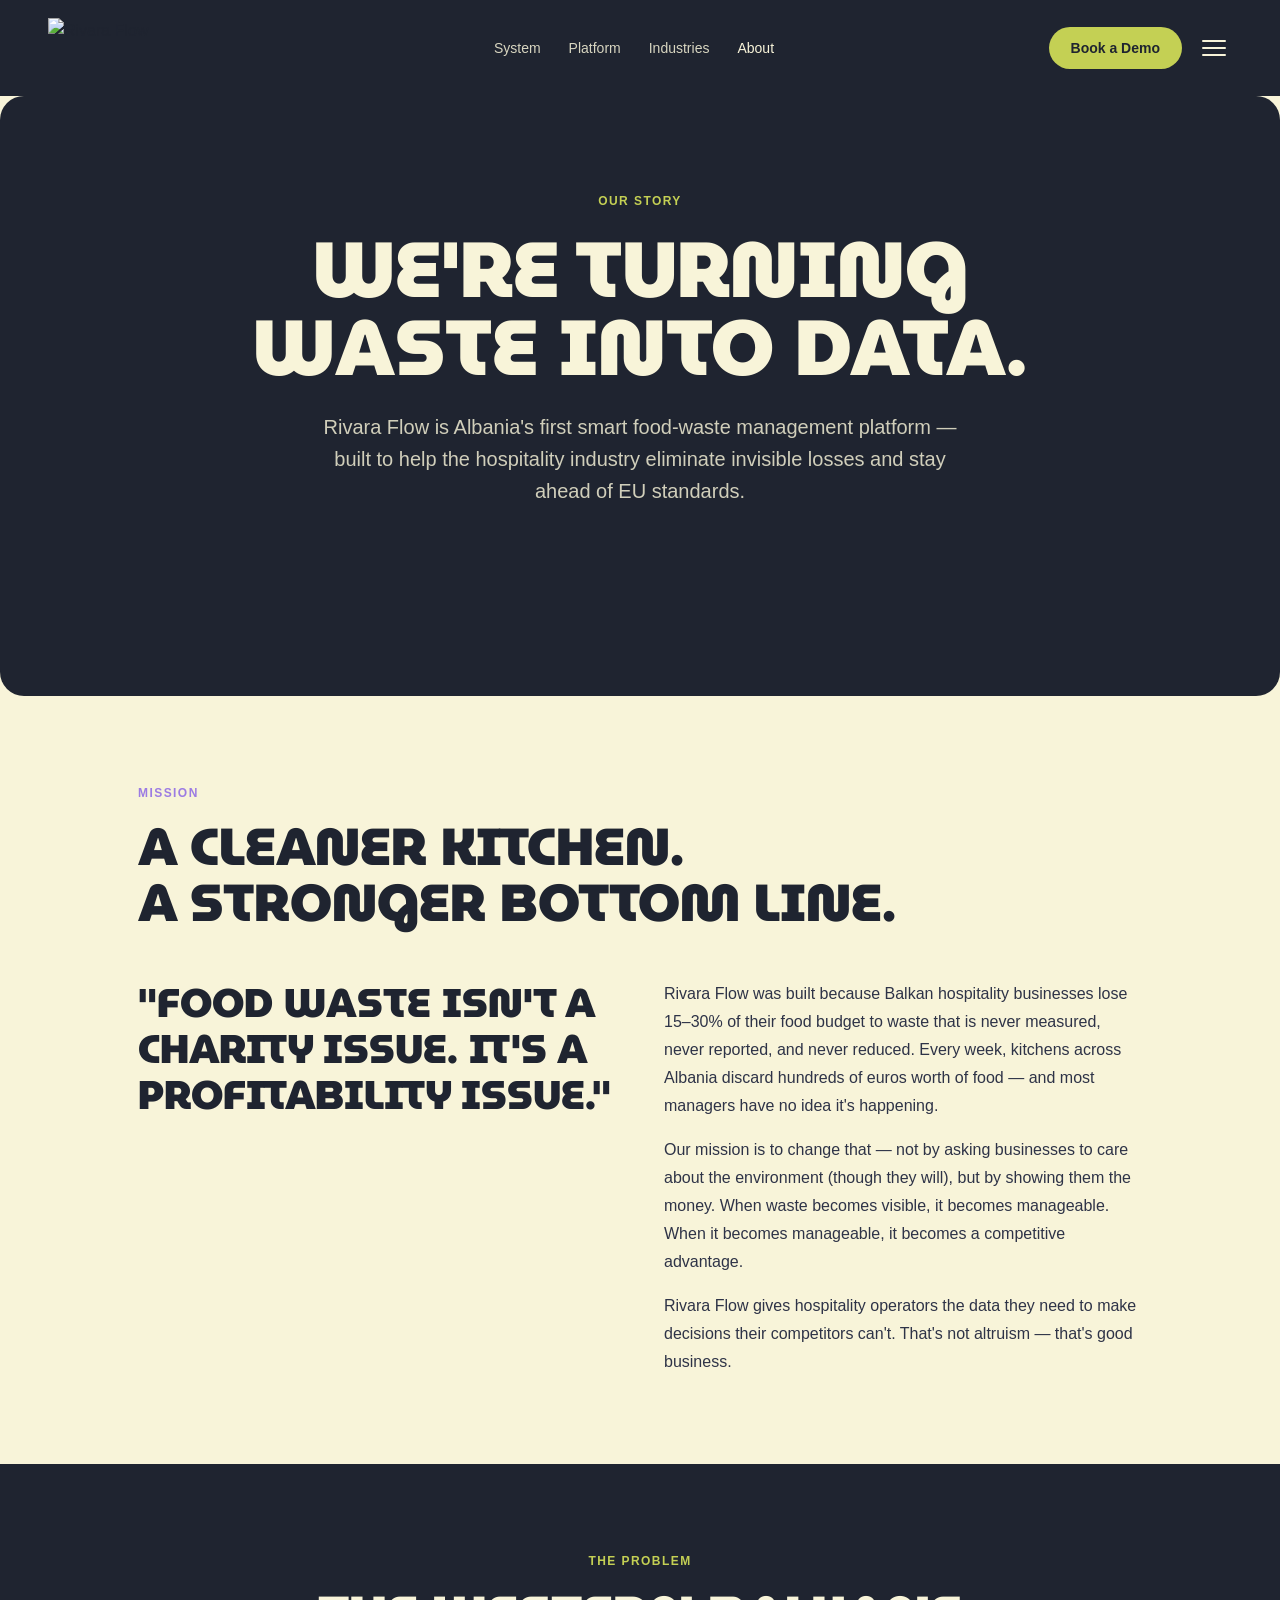
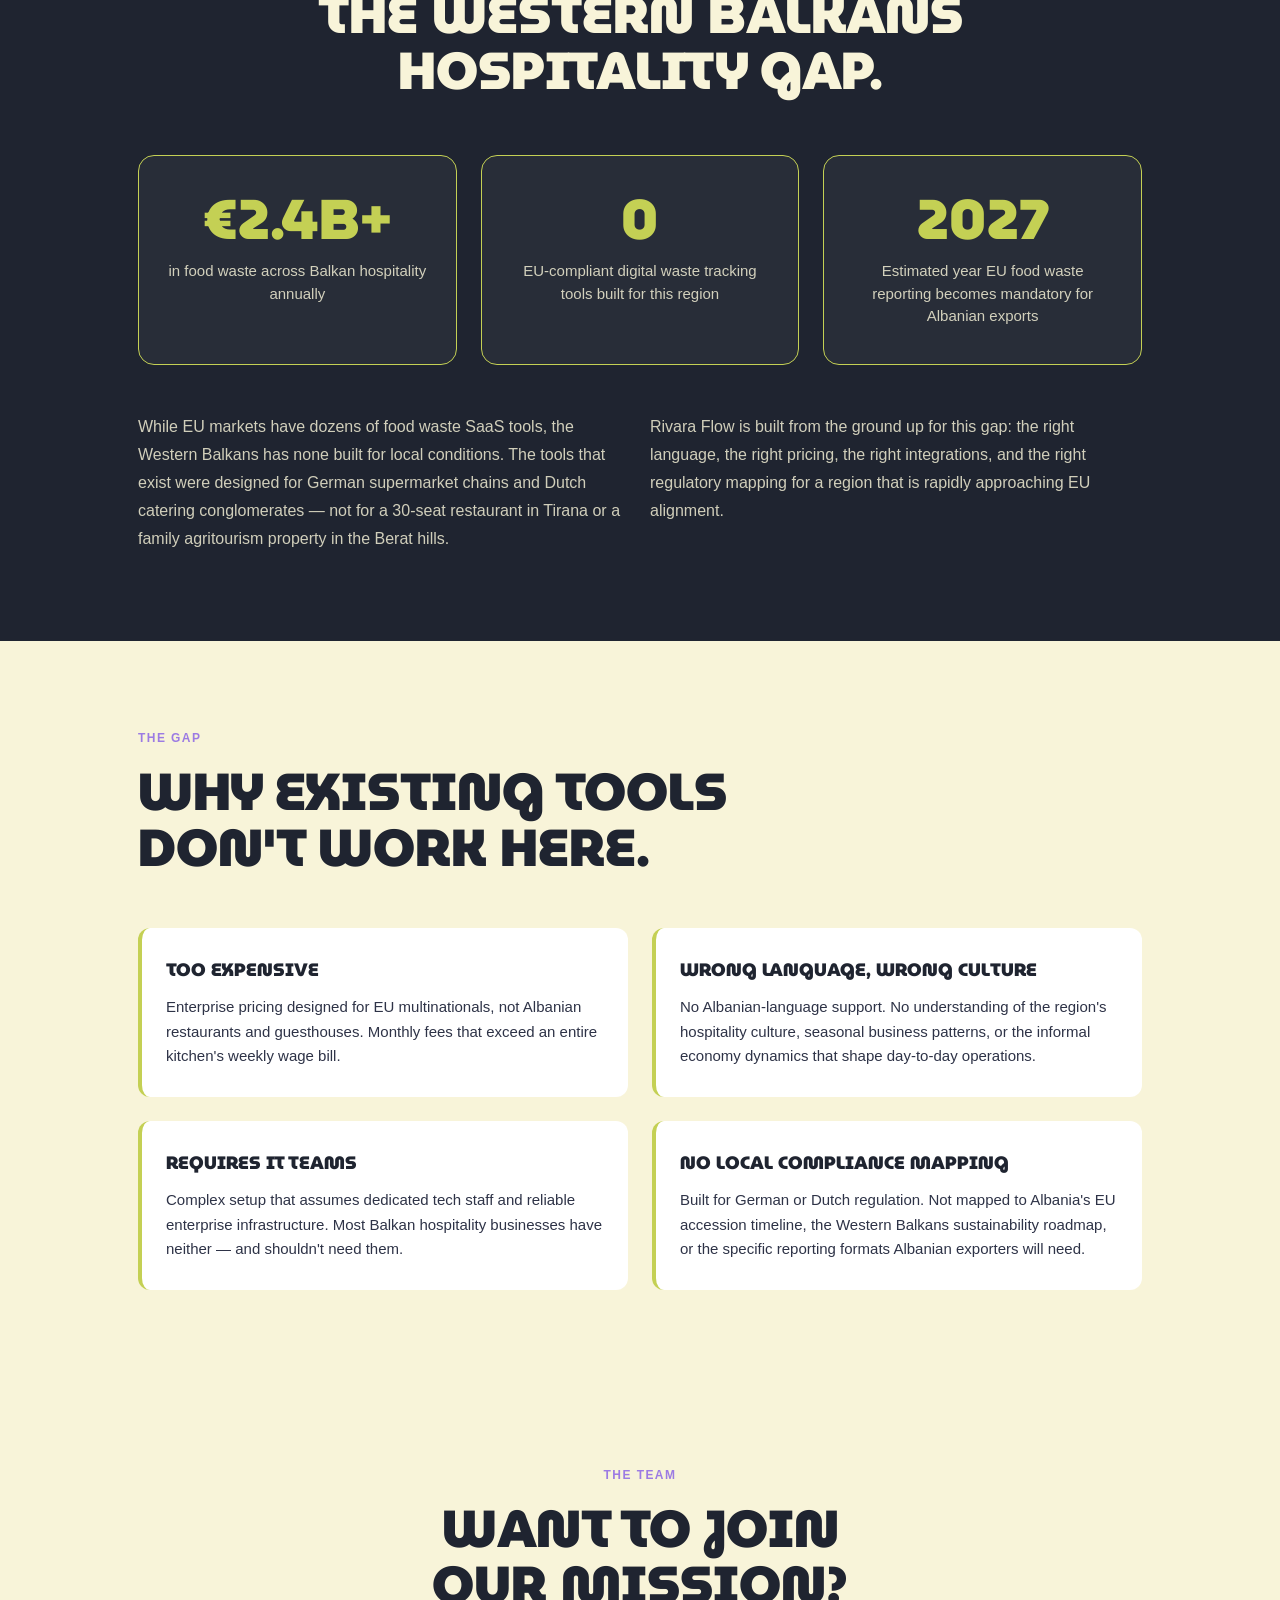
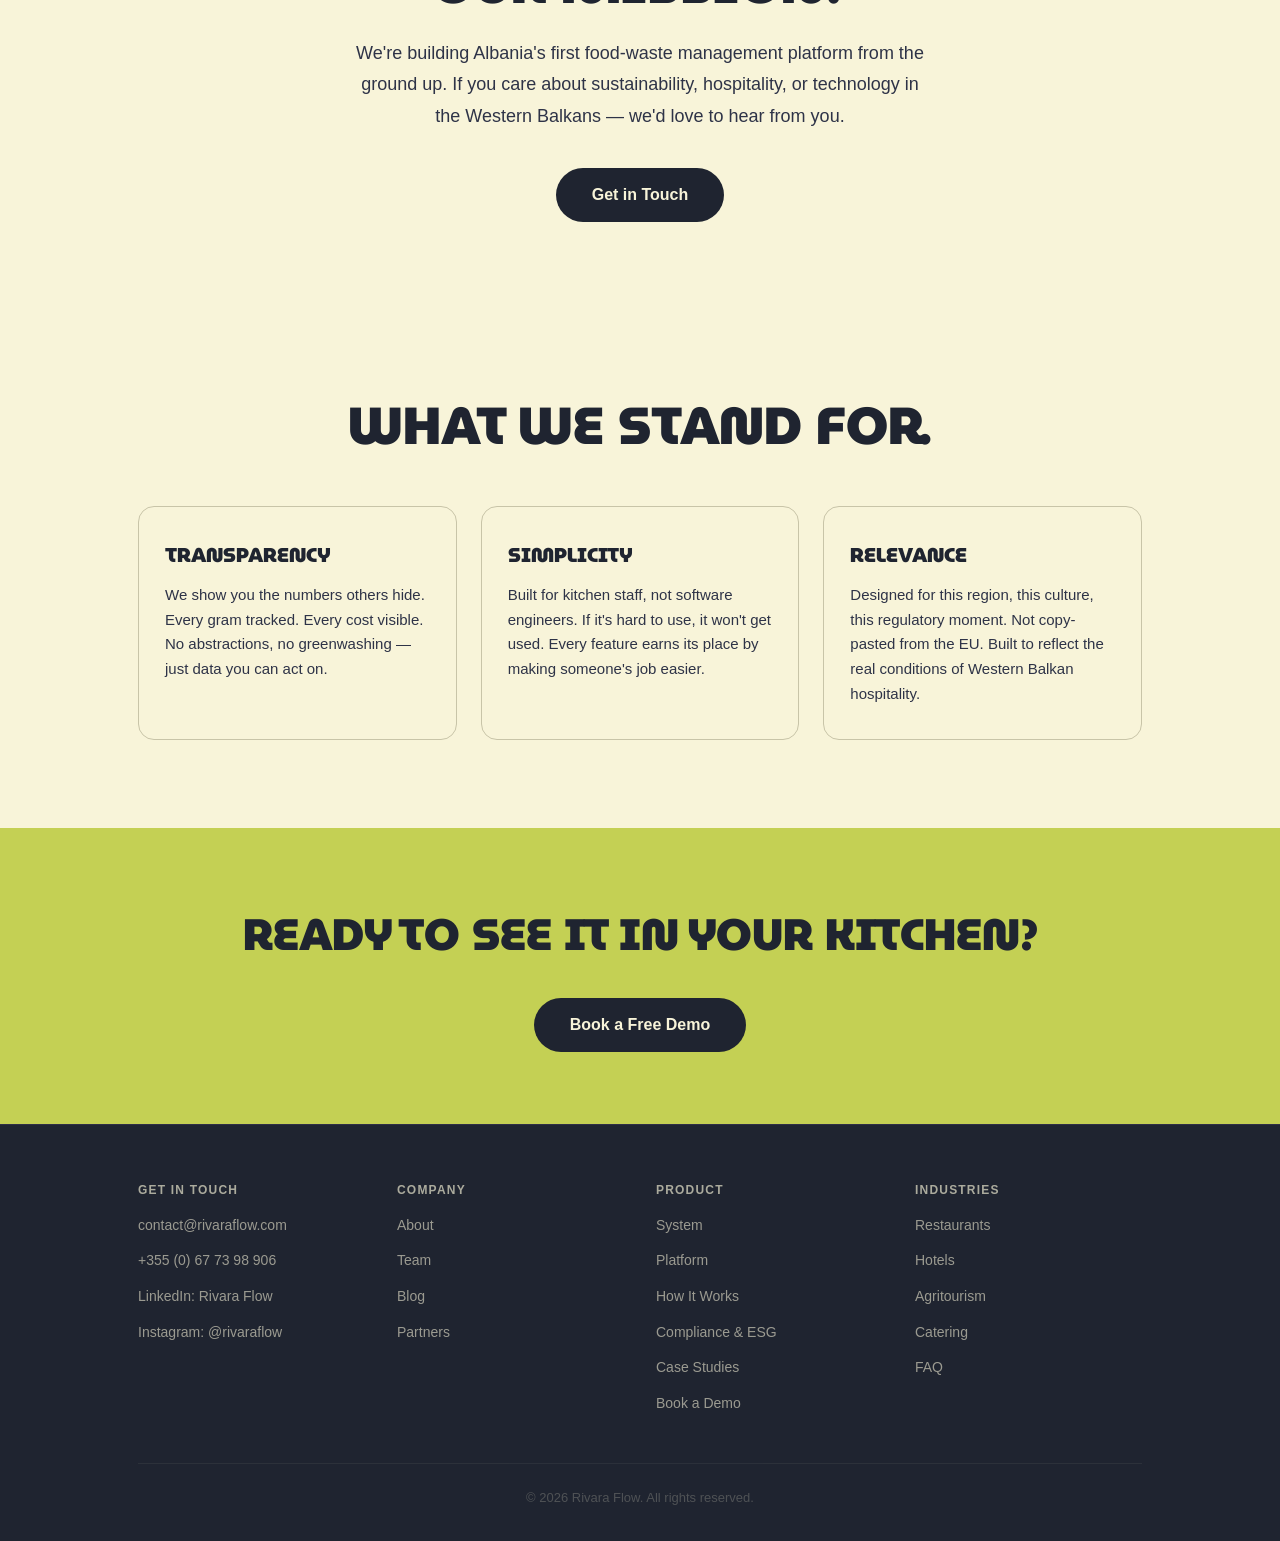
==== commit 07735896: "Simplify about.html (remove roadmap+team) and partners.html; add hamburger nav https://claude.ai/cod" ====
--- a/rivaraflow-landing/about.html
+++ b/rivaraflow-landing/about.html
@@ -19,16 +19,31 @@
     @media (min-width: 768px) { .container { padding-inline: 48px; } }
 
     /* ── Nav ── */
-    .sys-nav { background: var(--bg-dark); display: flex; align-items: center; justify-content: space-between; padding: 18px 24px; position: sticky; top: 0; z-index: 50; }
-    @media (min-width: 768px) { .sys-nav { padding: 20px 48px; } }
-    .sys-nav__logo img { height: 52px; width: auto; }
-    @media (min-width: 768px) { .sys-nav__logo img { height: 64px; } }
-    .sys-nav__links { display: none; list-style: none; gap: 32px; font-size: 15px; }
-    @media (min-width: 768px) { .sys-nav__links { display: flex; align-items: center; } }
-    .sys-nav__links a { color: rgba(248,244,217,.88); text-decoration: none; font-weight: 500; transition: color .2s; }
-    .sys-nav__links a:hover, .sys-nav__links a.active { color: var(--text-inv); }
-    .sys-nav__cta { display: inline-flex; align-items: center; justify-content: center; background: var(--primary); color: var(--bg-dark); font-weight: 700; font-size: 14px; text-decoration: none; padding: 10px 22px; border-radius: var(--r999); white-space: nowrap; }
-    .sys-nav__cta:hover { background: #d4e060; }
+    .site-nav { background: var(--bg-dark); display: flex; align-items: center; justify-content: space-between; padding: 16px 24px; position: sticky; top: 0; z-index: 100; }
+    @media (min-width: 768px) { .site-nav { padding: 18px 48px; } }
+    .site-nav__logo img { height: 48px; width: auto; }
+    @media (min-width: 768px) { .site-nav__logo img { height: 60px; } }
+    .site-nav__desktop { display: none; list-style: none; gap: 28px; font-size: 14px; }
+    @media (min-width: 960px) { .site-nav__desktop { display: flex; align-items: center; } }
+    .site-nav__desktop a { color: rgba(248,244,217,.85); text-decoration: none; font-weight: 500; transition: color .2s; }
+    .site-nav__desktop a:hover, .site-nav__desktop a.active { color: var(--text-inv); }
+    .site-nav__right { display: flex; align-items: center; gap: 14px; }
+    .site-nav__cta { display: none; background: var(--primary); color: var(--bg-dark); font-weight: 700; font-size: 14px; text-decoration: none; padding: 10px 22px; border-radius: var(--r999); white-space: nowrap; }
+    @media (min-width: 768px) { .site-nav__cta { display: inline-flex; align-items: center; } }
+    .site-nav__cta:hover { background: #d4e060; }
+    .site-nav__burger { background: none; border: none; cursor: pointer; display: flex; flex-direction: column; gap: 5px; padding: 6px; }
+    .site-nav__burger span { display: block; width: 24px; height: 2px; background: var(--text-inv); border-radius: 2px; transition: transform .22s, opacity .22s; }
+    /* Drawer */
+    .nav-drawer { position: fixed; inset: 0; z-index: 200; background: var(--bg-dark); display: flex; flex-direction: column; opacity: 0; pointer-events: none; transition: opacity .22s; }
+    .nav-drawer.open { opacity: 1; pointer-events: all; }
+    .nav-drawer__head { display: flex; align-items: center; justify-content: space-between; padding: 16px 24px; border-bottom: 1px solid rgba(248,244,217,.1); }
+    .nav-drawer__head img { height: 48px; width: auto; }
+    .nav-drawer__close { background: none; border: none; cursor: pointer; color: var(--text-inv); font-size: 24px; line-height: 1; padding: 8px; }
+    .nav-drawer__links { flex: 1; overflow-y: auto; display: flex; flex-direction: column; padding: 24px; gap: 2px; }
+    .nav-drawer__links a { font-family: 'MuseoModerno', sans-serif; font-weight: 700; font-size: clamp(18px, 3.5vw, 26px); text-transform: uppercase; color: rgba(248,244,217,.72); text-decoration: none; padding: 10px 0; border-bottom: 1px solid rgba(248,244,217,.08); transition: color .2s, padding-left .15s; }
+    .nav-drawer__links a:hover, .nav-drawer__links a.active { color: var(--text-inv); padding-left: 8px; }
+    .nav-drawer__links a.drawer-cta { margin-top: 20px; color: var(--bg-dark); background: var(--primary); padding: 14px 24px; border-radius: var(--r999); text-align: center; border: none; }
+    .nav-drawer__links a.drawer-cta:hover { background: #d4e060; padding-left: 24px; }
 
     /* ── Shared section tokens ── */
     .section-tag { font-family: 'Satoshi', sans-serif; font-size: 12px; font-weight: 700; letter-spacing: .12em; text-transform: uppercase; margin-bottom: 16px; display: block; }
@@ -133,19 +148,43 @@
 <body>
 
 <!-- NAV -->
-<header class="sys-nav">
-  <a href="index.html" class="sys-nav__logo" aria-label="Rivara Flow home">
+<header class="site-nav">
+  <a href="index.html" class="site-nav__logo" aria-label="Rivara Flow home">
     <img src="assets/images/logo.png" alt="Rivara Flow" width="200" height="70" />
   </a>
-  <ul class="sys-nav__links" role="list">
-    <li><a href="index.html">Home</a></li>
+  <ul class="site-nav__desktop" role="list">
     <li><a href="system.html">System</a></li>
     <li><a href="platform.html">Platform</a></li>
     <li><a href="industries.html">Industries</a></li>
     <li><a href="about.html" class="active">About</a></li>
   </ul>
-  <a href="contact.html" class="sys-nav__cta">Book a Demo</a>
+  <div class="site-nav__right">
+    <a href="contact.html" class="site-nav__cta">Book a Demo</a>
+    <button class="site-nav__burger" id="nav-burger" aria-label="Open menu" aria-expanded="false">
+      <span></span><span></span><span></span>
+    </button>
+  </div>
 </header>
+<div class="nav-drawer" id="nav-drawer" role="dialog" aria-modal="true" aria-label="Navigation menu">
+  <div class="nav-drawer__head">
+    <a href="index.html"><img src="assets/images/logo.png" alt="Rivara Flow" height="48" /></a>
+    <button class="nav-drawer__close" id="nav-close" aria-label="Close menu">&#x2715;</button>
+  </div>
+  <nav class="nav-drawer__links">
+    <a href="index.html">Home</a>
+    <a href="system.html">System</a>
+    <a href="platform.html">Platform</a>
+    <a href="how-it-works.html">How It Works</a>
+    <a href="industries.html">Industries</a>
+    <a href="compliance.html">Compliance &amp; ESG</a>
+    <a href="case-studies.html">Case Studies</a>
+    <a href="about.html" class="active">About</a>
+    <a href="blog.html">Blog</a>
+    <a href="partners.html">Partners</a>
+    <a href="faq.html">FAQ</a>
+    <a href="contact.html" class="drawer-cta">Book a Demo</a>
+  </nav>
+</div>
 
 <!-- 1. HERO -->
 <section class="hero" aria-labelledby="about-h1">
@@ -231,79 +270,17 @@
   </div>
 </section>
 
-<!-- 5. FOUNDER / TEAM -->
+<!-- 5. JOIN THE TEAM -->
 <section class="team" id="team" aria-labelledby="team-h2">
-  <div class="container">
-    <div class="team__header">
-      <span class="section-tag section-tag--light">The Team</span>
-      <h2 class="section-h2 section-h2--light" id="team-h2">Built by people<br>who understand the region.</h2>
-    </div>
-    <div class="founder-card">
-      <div class="founder-card__img" aria-label="Photo of Luena Mullaj">
-        <span>Photo coming soon</span>
-      </div>
-      <div class="founder-card__info">
-        <p class="founder-card__name">Luena Mullaj</p>
-        <p class="founder-card__title">Founder &amp; CEO</p>
-        <p class="founder-card__bio">With a background spanning hospitality operations, sustainability consulting, and technology entrepreneurship, Luena founded Rivara Flow to solve a problem she witnessed firsthand: kitchens across Albania discarding 20% of their food budget with no visibility, no accountability, and no tools to change it. Rivara Flow is the answer she couldn't find anywhere else.</p>
-      </div>
-    </div>
-    <div class="advisors" aria-label="Advisory team">
-      <div class="advisor-card">
-        <div class="advisor-card__avatar" aria-hidden="true"></div>
-        <div>
-          <p class="advisor-card__name">Dr. [Name]</p>
-          <p class="advisor-card__role">Sustainability &amp; ESG Advisor</p>
-        </div>
-      </div>
-      <div class="advisor-card">
-        <div class="advisor-card__avatar" aria-hidden="true"></div>
-        <div>
-          <p class="advisor-card__name">[Name]</p>
-          <p class="advisor-card__role">Hospitality Operations Advisor</p>
-        </div>
-      </div>
-      <div class="advisor-card">
-        <div class="advisor-card__avatar" aria-hidden="true"></div>
-        <div>
-          <p class="advisor-card__name">[Name]</p>
-          <p class="advisor-card__role">EU Regulatory Consultant</p>
-        </div>
-      </div>
-    </div>
-    <p class="team__note">Team details coming soon as we grow.</p>
-  </div>
-</section>
-
-<!-- 6. VISION / ROADMAP -->
-<section class="vision" aria-labelledby="vision-h2">
-  <div class="container">
-    <div class="vision__header">
-      <span class="section-tag section-tag--dark">Vision</span>
-      <h2 class="section-h2 section-h2--dark" id="vision-h2">Where we're<br>going.</h2>
-    </div>
-    <div class="timeline" role="list">
-      <div class="timeline__item" role="listitem">
-        <p class="timeline__year">2024</p>
-        <p class="timeline__body">Pilot launch — 5 hospitality businesses in Tirana. Smart bins installed. First waste datasets collected.</p>
-      </div>
-      <div class="timeline__item" role="listitem">
-        <p class="timeline__year">2025</p>
-        <p class="timeline__body">Platform maturity — Dashboard v2, AI recommendations, EU compliance module.</p>
-      </div>
-      <div class="timeline__item" role="listitem">
-        <p class="timeline__year">2026</p>
-        <p class="timeline__body">Regional expansion — Kosovo, North Macedonia, Montenegro. 50+ active clients.</p>
-      </div>
-      <div class="timeline__item" role="listitem">
-        <p class="timeline__year">2027+</p>
-        <p class="timeline__body">EU alignment — Full CSRD reporting support. Export certification. Partnership with regional sustainability bodies.</p>
-      </div>
-    </div>
-  </div>
-</section>
-
-<!-- 7. VALUES -->
+  <div class="container" style="text-align:center; max-width: 680px;">
+    <span class="section-tag section-tag--light">The Team</span>
+    <h2 class="section-h2 section-h2--light" id="team-h2" style="margin-bottom:24px;">Want to join<br>our mission?</h2>
+    <p style="font-size:clamp(16px,2vw,18px); color:#2e3347; line-height:1.75; margin-bottom:36px;">We're building Albania's first food-waste management platform from the ground up. If you care about sustainability, hospitality, or technology in the Western Balkans — we'd love to hear from you.</p>
+    <a href="contact.html" class="cta-strip__btn" style="display:inline-flex;">Get in Touch</a>
+  </div>
+</section>
+
+<!-- 6. VALUES -->
 <section class="values" aria-labelledby="values-h2">
   <div class="container">
     <div class="values__header">
@@ -381,6 +358,14 @@
     <p class="footer__copy">&copy; <span id="year"></span> Rivara Flow. All rights reserved.</p>
   </div>
 </footer>
-<script>document.getElementById('year').textContent = new Date().getFullYear();</script>
+<script>
+  document.getElementById('year').textContent = new Date().getFullYear();
+  const burger = document.getElementById('nav-burger');
+  const drawer = document.getElementById('nav-drawer');
+  const close  = document.getElementById('nav-close');
+  burger.addEventListener('click', () => { drawer.classList.add('open'); burger.setAttribute('aria-expanded','true'); document.body.style.overflow='hidden'; });
+  close.addEventListener('click',  () => { drawer.classList.remove('open'); burger.setAttribute('aria-expanded','false'); document.body.style.overflow=''; });
+  drawer.addEventListener('click', e => { if (e.target === drawer) { drawer.classList.remove('open'); burger.setAttribute('aria-expanded','false'); document.body.style.overflow=''; } });
+</script>
 </body>
 </html>
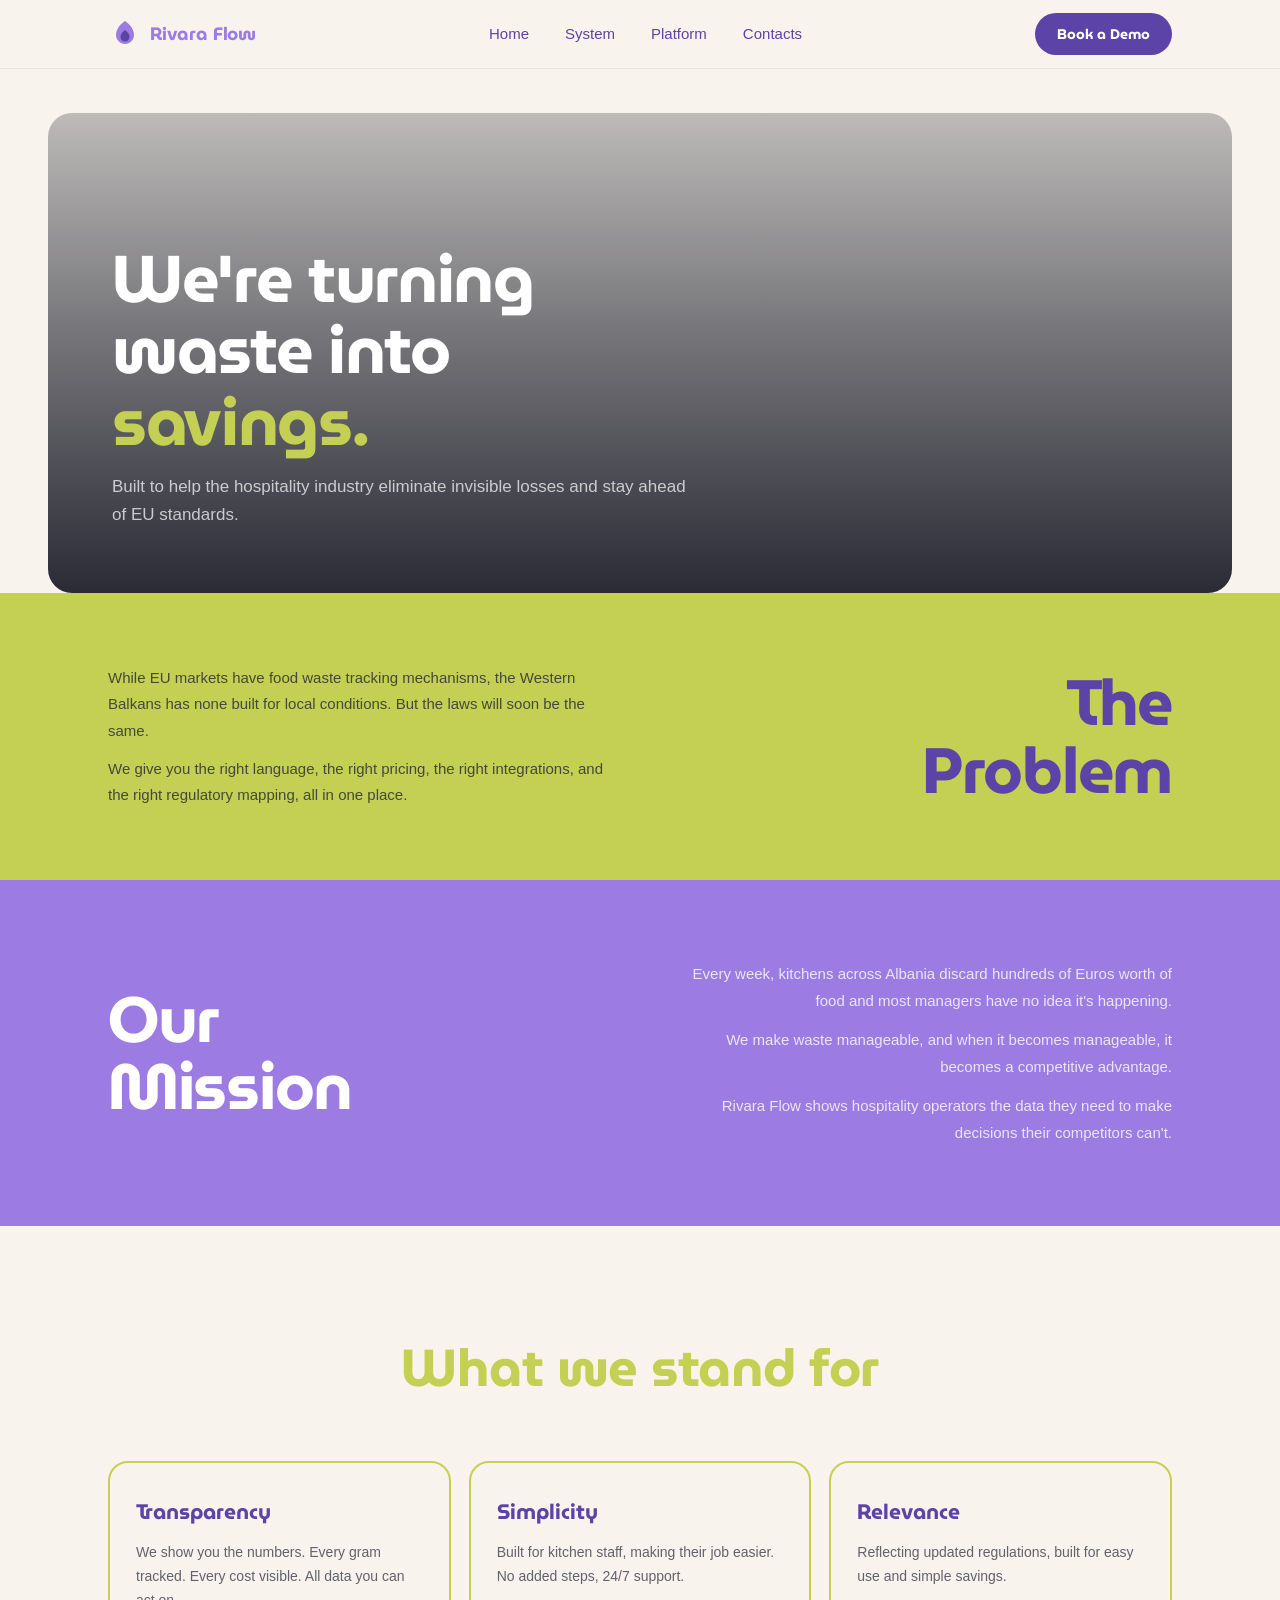
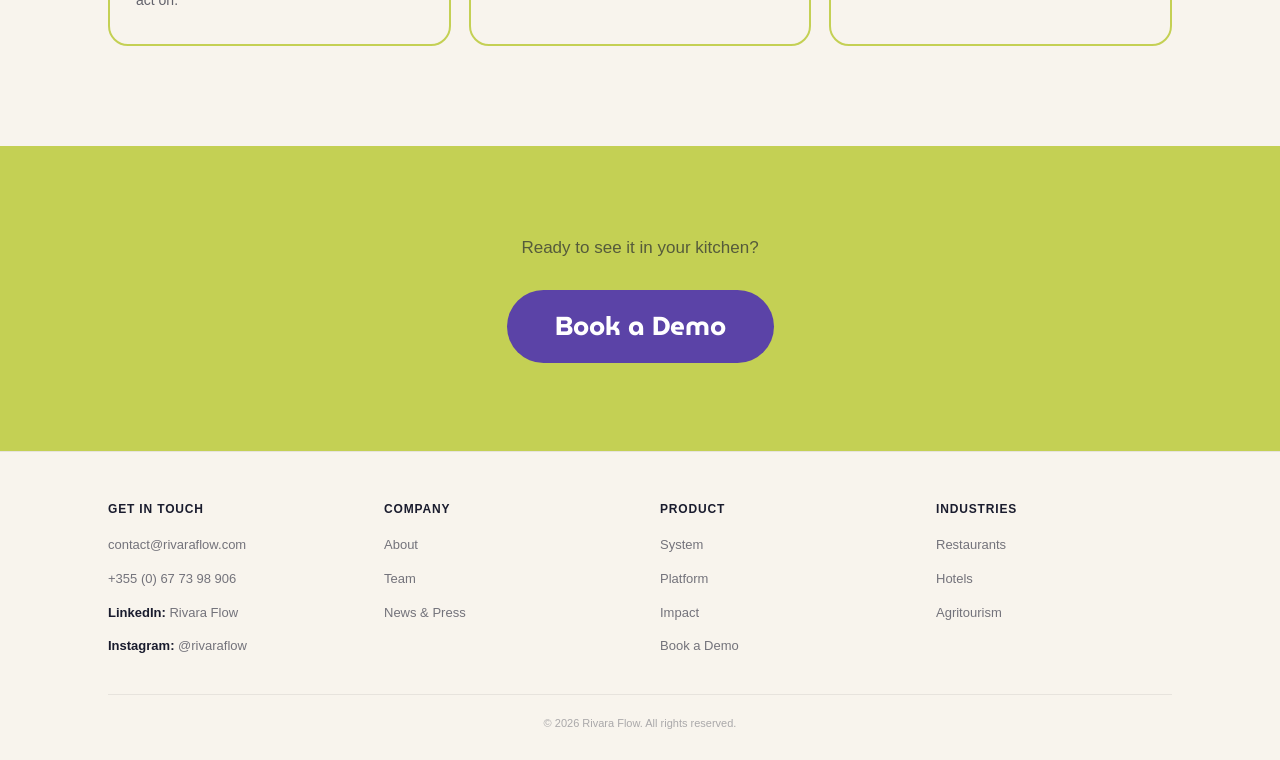
==== commit 412a594f: "Recreate about page matching screenshot design Beige nav with purple logo/links, dark rounded hero c" ====
--- a/rivaraflow-landing/about.html
+++ b/rivaraflow-landing/about.html
@@ -10,362 +10,788 @@
   <link href="https://fonts.googleapis.com/css2?family=MuseoModerno:ital,wght@0,100..900;1,100..900&display=swap" rel="stylesheet" />
   <link href="https://api.fontshare.com/v2/css?f[]=satoshi@400,500,700&display=swap" rel="stylesheet" />
   <link rel="stylesheet" href="styles/tokens.css" />
-  <link rel="stylesheet" href="styles/globals.css" />
   <style>
-    /* ── Reset & base ── */
+    /* ── Base ─────────────────────────────────────── */
     *, *::before, *::after { box-sizing: border-box; margin: 0; padding: 0; }
-    body { background: var(--bg); color: var(--text); font-family: 'Satoshi', sans-serif; }
-    .container { max-width: 1100px; margin-inline: auto; padding-inline: 20px; }
-    @media (min-width: 768px) { .container { padding-inline: 48px; } }
-
-    /* ── Nav ── */
-    .site-nav { background: var(--bg-dark); display: flex; align-items: center; justify-content: space-between; padding: 16px 24px; position: sticky; top: 0; z-index: 100; }
-    @media (min-width: 768px) { .site-nav { padding: 18px 48px; } }
-    .site-nav__logo img { height: 48px; width: auto; }
-    @media (min-width: 768px) { .site-nav__logo img { height: 60px; } }
-    .site-nav__desktop { display: none; list-style: none; gap: 28px; font-size: 14px; }
-    @media (min-width: 960px) { .site-nav__desktop { display: flex; align-items: center; } }
-    .site-nav__desktop a { color: rgba(248,244,217,.85); text-decoration: none; font-weight: 500; transition: color .2s; }
-    .site-nav__desktop a:hover, .site-nav__desktop a.active { color: var(--text-inv); }
-    .site-nav__right { display: flex; align-items: center; gap: 14px; }
-    .site-nav__cta { display: none; background: var(--primary); color: var(--bg-dark); font-weight: 700; font-size: 14px; text-decoration: none; padding: 10px 22px; border-radius: var(--r999); white-space: nowrap; }
-    @media (min-width: 768px) { .site-nav__cta { display: inline-flex; align-items: center; } }
-    .site-nav__cta:hover { background: #d4e060; }
-    .site-nav__burger { background: none; border: none; cursor: pointer; display: flex; flex-direction: column; gap: 5px; padding: 6px; }
-    .site-nav__burger span { display: block; width: 24px; height: 2px; background: var(--text-inv); border-radius: 2px; transition: transform .22s, opacity .22s; }
-    /* Drawer */
-    .nav-drawer { position: fixed; inset: 0; z-index: 200; background: var(--bg-dark); display: flex; flex-direction: column; opacity: 0; pointer-events: none; transition: opacity .22s; }
-    .nav-drawer.open { opacity: 1; pointer-events: all; }
-    .nav-drawer__head { display: flex; align-items: center; justify-content: space-between; padding: 16px 24px; border-bottom: 1px solid rgba(248,244,217,.1); }
-    .nav-drawer__head img { height: 48px; width: auto; }
-    .nav-drawer__close { background: none; border: none; cursor: pointer; color: var(--text-inv); font-size: 24px; line-height: 1; padding: 8px; }
-    .nav-drawer__links { flex: 1; overflow-y: auto; display: flex; flex-direction: column; padding: 24px; gap: 2px; }
-    .nav-drawer__links a { font-family: 'MuseoModerno', sans-serif; font-weight: 700; font-size: clamp(18px, 3.5vw, 26px); text-transform: uppercase; color: rgba(248,244,217,.72); text-decoration: none; padding: 10px 0; border-bottom: 1px solid rgba(248,244,217,.08); transition: color .2s, padding-left .15s; }
-    .nav-drawer__links a:hover, .nav-drawer__links a.active { color: var(--text-inv); padding-left: 8px; }
-    .nav-drawer__links a.drawer-cta { margin-top: 20px; color: var(--bg-dark); background: var(--primary); padding: 14px 24px; border-radius: var(--r999); text-align: center; border: none; }
-    .nav-drawer__links a.drawer-cta:hover { background: #d4e060; padding-left: 24px; }
-
-    /* ── Shared section tokens ── */
-    .section-tag { font-family: 'Satoshi', sans-serif; font-size: 12px; font-weight: 700; letter-spacing: .12em; text-transform: uppercase; margin-bottom: 16px; display: block; }
-    .section-tag--light { color: var(--accent); }
-    .section-tag--dark  { color: var(--primary); }
-    .section-h2 { font-family: 'MuseoModerno', sans-serif; font-weight: 900; text-transform: uppercase; line-height: 1.08; font-size: clamp(28px, 5vw, 52px); }
-    .section-h2--light { color: var(--bg-dark); }
-    .section-h2--dark  { color: var(--text-inv); }
-
-    /* ── 1. HERO ── */
-    .hero { background: var(--bg-dark); padding: 96px 0 80px; text-align: center; }
-    .hero .section-tag { margin-bottom: 20px; }
-    .hero__h1 { font-family: 'MuseoModerno', sans-serif; font-weight: 900; text-transform: uppercase; font-size: clamp(36px, 8vw, 78px); color: var(--text-inv); line-height: 1.0; margin-bottom: 24px; }
-    .hero__h1 span { display: block; }
-    .hero__sub { font-size: clamp(16px, 2.2vw, 20px); color: rgba(248,244,217,.82); max-width: 640px; margin-inline: auto; line-height: 1.6; }
-
-    /* ── 2. MISSION ── */
-    .mission { background: var(--bg); padding: 88px 0; }
-    .mission__inner { display: grid; gap: 48px; }
-    @media (min-width: 768px) { .mission__inner { grid-template-columns: 1fr 1fr; align-items: start; } }
-    .mission__pull { font-family: 'MuseoModerno', sans-serif; font-weight: 900; font-size: clamp(22px, 3.5vw, 40px); color: var(--bg-dark); line-height: 1.15; text-transform: uppercase; }
-    .mission__body { font-size: 16px; line-height: 1.75; color: #2e3347; }
-    .mission__body p + p { margin-top: 16px; }
-
-    /* ── 3. THE PROBLEM ── */
-    .problem { background: var(--bg-dark); padding: 88px 0; }
-    .problem__header { text-align: center; margin-bottom: 56px; }
-    .problem__cards { display: grid; gap: 24px; grid-template-columns: 1fr; }
-    @media (min-width: 600px) { .problem__cards { grid-template-columns: repeat(3, 1fr); } }
-    .stat-card { background: rgba(255,255,255,.04); border: 1px solid var(--primary); border-radius: var(--r16); padding: 36px 28px; text-align: center; }
-    .stat-card__number { font-family: 'MuseoModerno', sans-serif; font-weight: 900; font-size: clamp(36px, 5vw, 56px); color: var(--primary); line-height: 1; margin-bottom: 12px; }
-    .stat-card__label { font-size: 15px; color: rgba(248,244,217,.82); line-height: 1.5; }
-    .problem__body { margin-top: 48px; display: grid; gap: 20px; }
-    @media (min-width: 768px) { .problem__body { grid-template-columns: 1fr 1fr; } }
-    .problem__body p { font-size: 16px; color: rgba(248,244,217,.82); line-height: 1.75; }
-
-    /* ── 4. WHY CURRENT SOLUTIONS FAIL ── */
-    .gap { background: var(--bg); padding: 88px 0; }
-    .gap__header { margin-bottom: 52px; }
-    .gap__grid { display: grid; gap: 24px; }
-    @media (min-width: 600px) { .gap__grid { grid-template-columns: repeat(2, 1fr); } }
-    .fail-card { background: #fff; border-left: 4px solid var(--primary); border-radius: var(--r12); padding: 28px 24px; }
-    .fail-card__title { font-family: 'MuseoModerno', sans-serif; font-weight: 900; font-size: 18px; color: var(--bg-dark); text-transform: uppercase; margin-bottom: 10px; }
-    .fail-card__body { font-size: 15px; color: #2e3347; line-height: 1.65; }
-
-    /* ── 5. FOUNDER / TEAM ── */
-    .team { background: var(--bg); padding: 88px 0; }
-    .team__header { margin-bottom: 52px; }
-    .founder-card { display: grid; gap: 36px; align-items: start; }
-    @media (min-width: 768px) { .founder-card { grid-template-columns: 240px 1fr; } }
-    .founder-card__img { background: #e8e4cc; border-radius: var(--r16); aspect-ratio: 3/4; display: flex; align-items: center; justify-content: center; }
-    .founder-card__img span { font-size: 13px; color: #6b6652; font-style: italic; }
-    .founder-card__name { font-family: 'MuseoModerno', sans-serif; font-weight: 900; font-size: 26px; color: var(--bg-dark); text-transform: uppercase; margin-bottom: 4px; }
-    .founder-card__title { font-size: 14px; font-weight: 700; color: var(--accent-dark); letter-spacing: .06em; text-transform: uppercase; margin-bottom: 16px; }
-    .founder-card__bio { font-size: 16px; color: #2e3347; line-height: 1.75; }
-    .advisors { display: grid; gap: 16px; grid-template-columns: repeat(auto-fit, minmax(200px, 1fr)); margin-top: 40px; }
-    .advisor-card { display: flex; align-items: center; gap: 14px; background: #f0eccc; border-radius: var(--r12); padding: 16px 18px; }
-    .advisor-card__avatar { width: 40px; height: 40px; border-radius: 50%; background: #d9d4b8; flex-shrink: 0; }
-    .advisor-card__name { font-weight: 700; font-size: 14px; color: var(--bg-dark); margin-bottom: 2px; }
-    .advisor-card__role { font-size: 12px; color: #4e4b38; }
-    .team__note { margin-top: 20px; font-size: 13px; color: #6b6652; font-style: italic; }
-
-    /* ── 6. VISION / ROADMAP ── */
-    .vision { background: var(--bg-dark); padding: 88px 0; }
-    .vision__header { margin-bottom: 56px; }
-    .timeline { display: grid; gap: 0; }
-    @media (min-width: 768px) { .timeline { grid-template-columns: repeat(4, 1fr); } }
-    .timeline__item { position: relative; padding: 28px 24px; border-top: 3px solid rgba(196,208,84,.3); }
-    @media (min-width: 768px) { .timeline__item { border-top: none; border-left: 3px solid rgba(196,208,84,.3); } }
-    .timeline__item:first-child { border-top-color: var(--primary); }
-    @media (min-width: 768px) { .timeline__item:first-child { border-left-color: var(--primary); border-top: none; } }
-    .timeline__year { font-family: 'MuseoModerno', sans-serif; font-weight: 900; font-size: 22px; color: var(--primary); margin-bottom: 10px; }
-    .timeline__body { font-size: 14px; color: rgba(248,244,217,.82); line-height: 1.65; }
-
-    /* ── 7. VALUES ── */
-    .values { background: var(--bg); padding: 88px 0; }
-    .values__header { text-align: center; margin-bottom: 52px; }
-    .values__grid { display: grid; gap: 24px; }
-    @media (min-width: 600px) { .values__grid { grid-template-columns: repeat(3, 1fr); } }
-    .value-card { background: var(--bg); border: 1.5px solid #c8c4a8; border-radius: var(--r16); padding: 32px 26px; }
-    .value-card__title { font-family: 'MuseoModerno', sans-serif; font-weight: 900; font-size: 20px; color: var(--bg-dark); text-transform: uppercase; margin-bottom: 12px; }
-    .value-card__body { font-size: 15px; color: #2e3347; line-height: 1.65; }
-
-    /* ── 8. CTA STRIP ── */
-    .cta-strip { background: var(--primary); padding: 72px 0; text-align: center; }
-    .cta-strip__h2 { font-family: 'MuseoModerno', sans-serif; font-weight: 900; font-size: clamp(24px, 4vw, 44px); color: var(--bg-dark); text-transform: uppercase; margin-bottom: 28px; }
-    .cta-strip__btn { display: inline-flex; align-items: center; justify-content: center; background: var(--bg-dark); color: var(--text-inv); font-weight: 700; font-size: 16px; text-decoration: none; padding: 14px 36px; border-radius: var(--r999); transition: background .2s; }
-    .cta-strip__btn:hover { background: #2e3347; }
-
-    /* ── Footer ── */
-    .footer { background: var(--bg-dark); padding: 56px 0 32px; }
-    .footer .container { max-width: 1100px; }
-    .footer__grid { display: grid; gap: 32px; grid-template-columns: repeat(2, 1fr); }
-    @media (min-width: 768px) { .footer__grid { grid-template-columns: repeat(4, 1fr); } }
-    .footer__col-title { font-size: 12px; font-weight: 700; letter-spacing: .1em; text-transform: uppercase; color: rgba(248,244,217,.65); margin-bottom: 12px; }
-    .footer__col ul { list-style: none; display: flex; flex-direction: column; gap: 10px; }
-    .footer__col a { font-size: 14px; color: rgba(248,244,217,.88); text-decoration: none; transition: color .2s; }
-    .footer__col a:hover { color: var(--text-inv); }
-    .footer__copy { margin-top: 48px; padding-top: 24px; border-top: 1px solid rgba(248,244,217,.15); font-size: 13px; color: rgba(248,244,217,.55); text-align: center; }
+    html { scroll-behavior: smooth; }
+    body {
+      background: var(--bg);
+      color: var(--text);
+      font-family: var(--satoshi);
+      line-height: 1.6;
+      overflow-x: hidden;
+    }
+    img { display: block; max-width: 100%; }
+    a { text-decoration: none; color: inherit; }
+    ul { list-style: none; }
+
+    .container {
+      width: 100%;
+      max-width: 1160px;
+      margin-inline: auto;
+      padding-inline: 20px;
+    }
+    @media (min-width: 640px)  { .container { padding-inline: 32px; } }
+    @media (min-width: 1024px) { .container { padding-inline: 48px; } }
+
+    /* ══════════════════════════════════════════════
+       NAV  — beige background, purple links
+    ══════════════════════════════════════════════ */
+    .site-nav {
+      background: var(--bg);
+      border-bottom: 1px solid rgba(26,28,46,.07);
+      position: sticky;
+      top: 0;
+      z-index: 200;
+    }
+
+    .nav__inner {
+      display: flex;
+      align-items: center;
+      justify-content: space-between;
+      height: 68px;
+      gap: 12px;
+    }
+
+    /* Logo: leaf SVG + wordmark in purple */
+    .nav__logo {
+      display: flex;
+      align-items: center;
+      gap: 8px;
+      flex-shrink: 0;
+    }
+    .nav__logo-icon {
+      width: 34px; height: 34px;
+      display: flex; align-items: center; justify-content: center;
+    }
+    .nav__logo-text {
+      font-family: var(--museo);
+      font-weight: 700;
+      font-size: 18px;
+      color: var(--accent);
+      letter-spacing: -.01em;
+    }
+
+    .nav__links {
+      display: none;
+      gap: 4px;
+    }
+    @media (min-width: 820px) { .nav__links { display: flex; align-items: center; } }
+
+    .nav__links a {
+      font-family: var(--satoshi);
+      font-weight: 500;
+      font-size: 15px;
+      color: var(--accent-dark);
+      padding: 8px 16px;
+      border-radius: var(--r8);
+      transition: background .15s;
+    }
+    .nav__links a:hover,
+    .nav__links a.active { background: rgba(91,67,167,.07); }
+
+    .nav__right {
+      display: flex;
+      align-items: center;
+      gap: 10px;
+      flex-shrink: 0;
+    }
+
+    .nav__demo {
+      display: none;
+      background: var(--accent-dark);
+      color: #fff;
+      font-family: var(--museo);
+      font-weight: 700;
+      font-size: 14px;
+      padding: 10px 22px;
+      border-radius: var(--r999);
+      transition: opacity .2s;
+    }
+    @media (min-width: 640px) { .nav__demo { display: inline-flex; align-items: center; } }
+    .nav__demo:hover { opacity: .82; }
+
+    .nav__burger {
+      background: none; border: none; cursor: pointer;
+      display: flex; flex-direction: column; gap: 5px; padding: 6px;
+    }
+    .nav__burger span {
+      display: block; width: 22px; height: 2px;
+      background: var(--accent-dark); border-radius: 2px;
+      transition: transform .26s, opacity .26s;
+    }
+    .nav__burger[aria-expanded="true"] span:nth-child(1) { transform: translateY(7px) rotate(45deg); }
+    .nav__burger[aria-expanded="true"] span:nth-child(2) { opacity: 0; transform: scaleX(0); }
+    .nav__burger[aria-expanded="true"] span:nth-child(3) { transform: translateY(-7px) rotate(-45deg); }
+    @media (min-width: 820px) { .nav__burger { display: none; } }
+
+    /* Mobile drawer */
+    .nav__drawer {
+      position: fixed; inset: 0; z-index: 190;
+      background: var(--bg-dark);
+      display: flex; flex-direction: column;
+      padding: 80px 28px 32px;
+      gap: 2px;
+      opacity: 0; pointer-events: none;
+      transition: opacity .22s;
+      overflow-y: auto;
+    }
+    .nav__drawer.open { opacity: 1; pointer-events: all; }
+    @media (min-width: 820px) { .nav__drawer { display: none !important; } }
+
+    .nav__drawer a {
+      font-family: var(--museo);
+      font-size: 22px;
+      color: rgba(248,244,237,.8);
+      padding: 13px 0;
+      border-bottom: 1px solid rgba(255,255,255,.07);
+      transition: color .2s;
+    }
+    .nav__drawer a:hover { color: var(--primary); }
+    .nav__drawer .drawer-cta {
+      margin-top: 20px;
+      background: var(--primary);
+      color: var(--bg-dark) !important;
+      border: none !important;
+      border-radius: var(--r999);
+      font-weight: 700;
+      text-align: center;
+      padding: 14px 24px !important;
+    }
+
+    /* ══════════════════════════════════════════════
+       HERO  — dark rounded card, photo background
+    ══════════════════════════════════════════════ */
+    .hero-wrap {
+      padding: 28px 20px 0;
+    }
+    @media (min-width: 640px)  { .hero-wrap { padding: 36px 32px 0; } }
+    @media (min-width: 1024px) { .hero-wrap { padding: 44px 48px 0; } }
+
+    .hero {
+      position: relative;
+      border-radius: var(--r24);
+      overflow: hidden;
+      min-height: 380px;
+      display: flex;
+      align-items: flex-end;
+      padding: 40px 32px;
+    }
+    @media (min-width: 640px)  { .hero { min-height: 420px; padding: 52px 48px; } }
+    @media (min-width: 1024px) { .hero { min-height: 480px; padding: 64px 64px; } }
+
+    /* Photo background */
+    .hero__bg {
+      position: absolute; inset: 0;
+      width: 100%; height: 100%;
+      object-fit: cover;
+      object-position: center center;
+    }
+
+    /* Dark overlay */
+    .hero__overlay {
+      position: absolute; inset: 0;
+      background: linear-gradient(
+        to top,
+        rgba(13,15,28,.88) 0%,
+        rgba(13,15,28,.55) 55%,
+        rgba(13,15,28,.25) 100%
+      );
+    }
+
+    /* Fallback gradient when no image */
+    .hero__overlay--fallback {
+      position: absolute; inset: 0;
+      background: linear-gradient(135deg, #1a1c2e 0%, #2a1f4e 50%, #1f2b1a 100%);
+    }
+
+    .hero__content {
+      position: relative;
+      z-index: 2;
+      max-width: 720px;
+    }
+
+    .hero__h1 {
+      font-family: var(--museo);
+      font-weight: 700;
+      font-size: clamp(32px, 6vw, 66px);
+      color: #fff;
+      line-height: 1.08;
+      letter-spacing: -.02em;
+      margin-bottom: 16px;
+    }
+    .hero__h1 em {
+      font-style: normal;
+      color: var(--primary);
+    }
+
+    .hero__sub {
+      font-family: var(--satoshi);
+      font-size: clamp(14px, 2vw, 17px);
+      color: rgba(255,255,255,.72);
+      line-height: 1.65;
+      max-width: 580px;
+    }
+
+    /* ══════════════════════════════════════════════
+       THE PROBLEM  — lime bg, text left / title right
+    ══════════════════════════════════════════════ */
+    .problem {
+      background: var(--primary);
+      padding: clamp(40px, 6vw, 72px) 0;
+    }
+
+    .problem__inner {
+      display: grid;
+      grid-template-columns: 1fr;
+      gap: 24px;
+      align-items: center;
+    }
+    @media (min-width: 768px) {
+      .problem__inner {
+        grid-template-columns: 1fr 1fr;
+        gap: 48px;
+      }
+    }
+
+    .problem__body {
+      font-family: var(--satoshi);
+      font-size: clamp(13px, 1.8vw, 15px);
+      color: rgba(26,28,46,.75);
+      line-height: 1.75;
+    }
+    .problem__body p + p { margin-top: 12px; }
+
+    .problem__heading {
+      font-family: var(--museo);
+      font-weight: 700;
+      font-size: clamp(36px, 5.5vw, 64px);
+      color: var(--accent-dark);
+      line-height: 1.05;
+      letter-spacing: -.02em;
+      text-align: right;
+    }
+    @media (max-width: 767px) {
+      .problem__heading { text-align: left; font-size: clamp(30px, 8vw, 48px); }
+    }
+
+    /* ══════════════════════════════════════════════
+       OUR MISSION  — dark purple bg, title left / text right
+    ══════════════════════════════════════════════ */
+    .mission {
+      background: var(--accent);
+      padding: clamp(44px, 7vw, 80px) 0;
+    }
+
+    .mission__inner {
+      display: grid;
+      grid-template-columns: 1fr;
+      gap: 24px;
+      align-items: center;
+    }
+    @media (min-width: 768px) {
+      .mission__inner {
+        grid-template-columns: 1fr 1fr;
+        gap: 56px;
+      }
+    }
+
+    .mission__heading {
+      font-family: var(--museo);
+      font-weight: 700;
+      font-size: clamp(36px, 5.5vw, 64px);
+      color: #fff;
+      line-height: 1.05;
+      letter-spacing: -.02em;
+    }
+
+    .mission__body {
+      font-family: var(--satoshi);
+      font-size: clamp(13px, 1.8vw, 15px);
+      color: rgba(255,255,255,.8);
+      line-height: 1.8;
+      text-align: right;
+    }
+    .mission__body p + p { margin-top: 12px; }
+    @media (max-width: 767px) {
+      .mission__body { text-align: left; }
+    }
+
+    /* ══════════════════════════════════════════════
+       WHAT WE STAND FOR  — beige bg, bordered cards
+    ══════════════════════════════════════════════ */
+    .values {
+      background: var(--bg);
+      padding: clamp(56px, 8vw, 100px) 0;
+    }
+
+    .values__heading {
+      font-family: var(--museo);
+      font-weight: 700;
+      font-size: clamp(28px, 5vw, 52px);
+      color: var(--primary);
+      text-align: center;
+      margin-bottom: clamp(32px, 5vw, 52px);
+      letter-spacing: -.01em;
+    }
+
+    .values__grid {
+      display: grid;
+      grid-template-columns: 1fr;
+      gap: 16px;
+    }
+    @media (min-width: 600px) {
+      .values__grid { grid-template-columns: repeat(3, 1fr); gap: 18px; }
+    }
+
+    .value-card {
+      border: 2px solid var(--primary);
+      border-radius: var(--r20);
+      padding: 32px 26px;
+      background: var(--bg);
+      transition: transform .25s, box-shadow .25s;
+    }
+    .value-card:hover {
+      transform: translateY(-4px);
+      box-shadow: 0 12px 36px rgba(196,208,84,.2);
+    }
+
+    .value-card__title {
+      font-family: var(--museo);
+      font-weight: 700;
+      font-size: clamp(17px, 2.2vw, 21px);
+      color: var(--accent-dark);
+      margin-bottom: 12px;
+    }
+
+    .value-card__body {
+      font-family: var(--satoshi);
+      font-size: 14px;
+      color: rgba(26,28,46,.68);
+      line-height: 1.7;
+    }
+
+    /* ══════════════════════════════════════════════
+       CTA SECTION  — lime bg, illustrated characters
+    ══════════════════════════════════════════════ */
+    .cta-section {
+      background: var(--primary);
+      position: relative;
+      overflow: hidden;
+      padding: clamp(48px, 8vw, 88px) 0;
+    }
+
+    .cta-section__inner {
+      position: relative;
+      z-index: 2;
+      text-align: center;
+      display: flex;
+      flex-direction: column;
+      align-items: center;
+      gap: 20px;
+    }
+
+    /* Characters — absolute positioned on desktop, hidden on mobile */
+    .cta-char {
+      display: none;
+      position: absolute;
+      bottom: 0;
+      width: 160px;
+    }
+    @media (min-width: 760px) { .cta-char { display: block; } }
+    @media (min-width: 1100px) { .cta-char { width: 200px; } }
+
+    .cta-char--left  { left: clamp(16px, 4vw, 80px); }
+    .cta-char--right { right: clamp(16px, 4vw, 80px); }
+
+    /* Fallback SVG illustrations if no images */
+    .cta-char__svg {
+      width: 100%;
+      height: auto;
+    }
+
+    .cta-section__sub {
+      font-family: var(--satoshi);
+      font-size: clamp(14px, 2vw, 17px);
+      color: rgba(26,28,46,.65);
+      margin-bottom: 4px;
+    }
+
+    .cta-section__h2 {
+      font-family: var(--museo);
+      font-weight: 700;
+      font-size: clamp(22px, 4vw, 40px);
+      color: var(--accent-dark);
+      line-height: 1.2;
+      letter-spacing: -.01em;
+    }
+
+    .cta-section__btn {
+      display: inline-flex;
+      align-items: center;
+      justify-content: center;
+      background: var(--accent-dark);
+      color: #fff;
+      font-family: var(--museo);
+      font-weight: 700;
+      font-size: clamp(18px, 2.5vw, 26px);
+      padding: 16px 48px;
+      border-radius: var(--r999);
+      border: none;
+      cursor: pointer;
+      transition: opacity .2s, transform .2s;
+      margin-top: 4px;
+    }
+    .cta-section__btn:hover { opacity: .88; transform: translateY(-2px); }
+
+    /* ══════════════════════════════════════════════
+       FOOTER
+    ══════════════════════════════════════════════ */
+    .footer {
+      background: var(--bg);
+      padding: 48px 0 28px;
+      border-top: 1px solid rgba(26,28,46,.08);
+    }
+
+    .footer__grid {
+      display: grid;
+      grid-template-columns: repeat(2, 1fr);
+      gap: 28px 24px;
+      margin-bottom: 36px;
+    }
+    @media (min-width: 768px) {
+      .footer__grid { grid-template-columns: repeat(4, 1fr); gap: 24px 40px; }
+    }
+
+    .footer__col-title {
+      font-family: var(--satoshi);
+      font-weight: 700;
+      font-size: 12px;
+      letter-spacing: .07em;
+      text-transform: uppercase;
+      color: var(--text);
+      margin-bottom: 12px;
+    }
+
+    .footer__col ul { display: flex; flex-direction: column; gap: 8px; }
+
+    .footer__col a {
+      font-size: 13px;
+      color: rgba(26,28,46,.6);
+      transition: color .2s;
+    }
+    .footer__col a:hover { color: var(--text); }
+
+    .footer__col strong {
+      font-weight: 700;
+      color: var(--text);
+    }
+
+    .footer__copy {
+      padding-top: 20px;
+      border-top: 1px solid rgba(26,28,46,.08);
+      font-size: 11px;
+      color: rgba(26,28,46,.35);
+      text-align: center;
+    }
+
+    /* ── Scroll reveal ──────────────────────────── */
+    .reveal {
+      opacity: 0;
+      transform: translateY(18px);
+      transition: opacity .5s ease, transform .5s ease;
+    }
+    .reveal.in-view { opacity: 1; transform: none; }
+    .reveal-d1 { transition-delay: .1s; }
+    .reveal-d2 { transition-delay: .2s; }
   </style>
 </head>
 <body>
 
 <!-- NAV -->
-<header class="site-nav">
-  <a href="index.html" class="site-nav__logo" aria-label="Rivara Flow home">
-    <img src="assets/images/logo.png" alt="Rivara Flow" width="200" height="70" />
-  </a>
-  <ul class="site-nav__desktop" role="list">
-    <li><a href="system.html">System</a></li>
-    <li><a href="platform.html">Platform</a></li>
-    <li><a href="industries.html">Industries</a></li>
-    <li><a href="about.html" class="active">About</a></li>
-  </ul>
-  <div class="site-nav__right">
-    <a href="contact.html" class="site-nav__cta">Book a Demo</a>
-    <button class="site-nav__burger" id="nav-burger" aria-label="Open menu" aria-expanded="false">
-      <span></span><span></span><span></span>
-    </button>
+<nav class="site-nav" id="site-nav" aria-label="Main navigation">
+  <div class="container">
+    <div class="nav__inner">
+
+      <a href="index.html" class="nav__logo" aria-label="Rivara Flow home">
+        <div class="nav__logo-icon">
+          <svg width="34" height="34" viewBox="0 0 34 34" fill="none" xmlns="http://www.w3.org/2000/svg">
+            <path d="M17 4C17 4 8 9.5 8 18C8 22.97 12.03 27 17 27C21.97 27 26 22.97 26 18C26 9.5 17 4 17 4Z" fill="#9C7BE3"/>
+            <path d="M17 13C17 13 12.5 16 12.5 20C12.5 22.49 14.51 24.5 17 24.5C19.49 24.5 21.5 22.49 21.5 20C21.5 16 17 13 17 13Z" fill="#5B43A7"/>
+          </svg>
+        </div>
+        <span class="nav__logo-text">Rivara Flow</span>
+      </a>
+
+      <ul class="nav__links" role="list">
+        <li><a href="index.html">Home</a></li>
+        <li><a href="system.html">System</a></li>
+        <li><a href="platform.html">Platform</a></li>
+        <li><a href="index.html#contact">Contacts</a></li>
+      </ul>
+
+      <div class="nav__right">
+        <a href="index.html#contact" class="nav__demo">Book a Demo</a>
+        <button class="nav__burger" id="nav-burger" aria-label="Open menu" aria-expanded="false">
+          <span></span><span></span><span></span>
+        </button>
+      </div>
+
+    </div>
   </div>
-</header>
-<div class="nav-drawer" id="nav-drawer" role="dialog" aria-modal="true" aria-label="Navigation menu">
-  <div class="nav-drawer__head">
-    <a href="index.html"><img src="assets/images/logo.png" alt="Rivara Flow" height="48" /></a>
-    <button class="nav-drawer__close" id="nav-close" aria-label="Close menu">&#x2715;</button>
-  </div>
-  <nav class="nav-drawer__links">
+
+  <nav class="nav__drawer" id="nav-drawer" aria-label="Mobile navigation">
     <a href="index.html">Home</a>
     <a href="system.html">System</a>
     <a href="platform.html">Platform</a>
-    <a href="how-it-works.html">How It Works</a>
     <a href="industries.html">Industries</a>
-    <a href="compliance.html">Compliance &amp; ESG</a>
-    <a href="case-studies.html">Case Studies</a>
     <a href="about.html" class="active">About</a>
     <a href="blog.html">Blog</a>
-    <a href="partners.html">Partners</a>
-    <a href="faq.html">FAQ</a>
-    <a href="contact.html" class="drawer-cta">Book a Demo</a>
+    <a href="index.html#contact" class="drawer-cta">Book a Demo</a>
   </nav>
+</nav>
+
+<!-- HERO -->
+<div class="hero-wrap">
+  <section class="hero" aria-labelledby="about-h1">
+
+    <!-- Background photo (add assets/images/about-hero-bg.jpg) -->
+    <img
+      class="hero__bg"
+      src="assets/images/about-hero-bg.jpg"
+      alt="Chef preparing food in a kitchen"
+      loading="eager"
+      onerror="this.style.display='none'"
+    />
+
+    <!-- Overlay — always shown; darker when no photo -->
+    <div class="hero__overlay" aria-hidden="true"></div>
+
+    <div class="hero__content">
+      <h1 class="hero__h1" id="about-h1">
+        We're turning<br>
+        waste into<br>
+        <em>savings.</em>
+      </h1>
+      <p class="hero__sub">
+        Built to help the hospitality industry eliminate invisible losses
+        and stay ahead of EU standards.
+      </p>
+    </div>
+
+  </section>
 </div>
 
-<!-- 1. HERO -->
-<section class="hero" aria-labelledby="about-h1">
+<main>
+
+<!-- THE PROBLEM -->
+<section class="problem" aria-labelledby="problem-h2">
   <div class="container">
-    <span class="section-tag section-tag--dark">Our Story</span>
-    <h1 class="hero__h1" id="about-h1">
-      <span>We're turning</span>
-      <span>waste into data.</span>
-    </h1>
-    <p class="hero__sub">Rivara Flow is Albania's first smart food-waste management platform — built to help the hospitality industry eliminate invisible losses and stay ahead of EU standards.</p>
-  </div>
-</section>
-
-<!-- 2. MISSION -->
-<section class="mission" aria-labelledby="mission-h2">
-  <div class="container">
-    <span class="section-tag section-tag--light">Mission</span>
-    <h2 class="section-h2 section-h2--light" id="mission-h2" style="margin-bottom: 48px;">A cleaner kitchen.<br>A stronger bottom line.</h2>
-    <div class="mission__inner">
-      <p class="mission__pull">"Food waste isn't a charity issue. It's a profitability issue."</p>
-      <div class="mission__body">
-        <p>Rivara Flow was built because Balkan hospitality businesses lose 15–30% of their food budget to waste that is never measured, never reported, and never reduced. Every week, kitchens across Albania discard hundreds of euros worth of food — and most managers have no idea it's happening.</p>
-        <p>Our mission is to change that — not by asking businesses to care about the environment (though they will), but by showing them the money. When waste becomes visible, it becomes manageable. When it becomes manageable, it becomes a competitive advantage.</p>
-        <p>Rivara Flow gives hospitality operators the data they need to make decisions their competitors can't. That's not altruism — that's good business.</p>
+    <div class="problem__inner">
+
+      <div class="problem__body reveal">
+        <p>
+          While EU markets have food waste tracking mechanisms,
+          the Western Balkans has none built for local conditions.
+          But the laws will soon be the same.
+        </p>
+        <p>
+          We give you the right language, the right pricing, the right
+          integrations, and the right regulatory mapping, all in one place.
+        </p>
       </div>
+
+      <h2 class="problem__heading reveal reveal-d1" id="problem-h2">
+        The<br>Problem
+      </h2>
+
     </div>
   </div>
 </section>
 
-<!-- 3. THE PROBLEM -->
-<section class="problem" aria-labelledby="problem-h2">
+<!-- OUR MISSION -->
+<section class="mission" aria-labelledby="mission-h2">
   <div class="container">
-    <div class="problem__header">
-      <span class="section-tag section-tag--dark">The Problem</span>
-      <h2 class="section-h2 section-h2--dark" id="problem-h2">The Western Balkans<br>hospitality gap.</h2>
-    </div>
-    <div class="problem__cards">
-      <div class="stat-card">
-        <p class="stat-card__number">€2.4B+</p>
-        <p class="stat-card__label">in food waste across Balkan hospitality annually</p>
+    <div class="mission__inner">
+
+      <h2 class="mission__heading reveal" id="mission-h2">
+        Our<br>Mission
+      </h2>
+
+      <div class="mission__body reveal reveal-d1">
+        <p>
+          Every week, kitchens across Albania discard hundreds of Euros
+          worth of food and most managers have no idea it's happening.
+        </p>
+        <p>
+          We make waste manageable, and when it becomes manageable, it
+          becomes a competitive advantage.
+        </p>
+        <p>
+          Rivara Flow shows hospitality operators the data they need to
+          make decisions their competitors can't.
+        </p>
       </div>
-      <div class="stat-card">
-        <p class="stat-card__number">0</p>
-        <p class="stat-card__label">EU-compliant digital waste tracking tools built for this region</p>
-      </div>
-      <div class="stat-card">
-        <p class="stat-card__number">2027</p>
-        <p class="stat-card__label">Estimated year EU food waste reporting becomes mandatory for Albanian exports</p>
-      </div>
-    </div>
-    <div class="problem__body">
-      <p>While EU markets have dozens of food waste SaaS tools, the Western Balkans has none built for local conditions. The tools that exist were designed for German supermarket chains and Dutch catering conglomerates — not for a 30-seat restaurant in Tirana or a family agritourism property in the Berat hills.</p>
-      <p>Rivara Flow is built from the ground up for this gap: the right language, the right pricing, the right integrations, and the right regulatory mapping for a region that is rapidly approaching EU alignment.</p>
+
     </div>
   </div>
 </section>
 
-<!-- 4. WHY CURRENT SOLUTIONS FAIL -->
-<section class="gap" aria-labelledby="gap-h2">
+<!-- WHAT WE STAND FOR -->
+<section class="values" aria-labelledby="values-h2">
   <div class="container">
-    <div class="gap__header">
-      <span class="section-tag section-tag--light">The Gap</span>
-      <h2 class="section-h2 section-h2--light" id="gap-h2">Why existing tools<br>don't work here.</h2>
-    </div>
-    <div class="gap__grid">
-      <div class="fail-card">
-        <p class="fail-card__title">Too expensive</p>
-        <p class="fail-card__body">Enterprise pricing designed for EU multinationals, not Albanian restaurants and guesthouses. Monthly fees that exceed an entire kitchen's weekly wage bill.</p>
-      </div>
-      <div class="fail-card">
-        <p class="fail-card__title">Wrong language, wrong culture</p>
-        <p class="fail-card__body">No Albanian-language support. No understanding of the region's hospitality culture, seasonal business patterns, or the informal economy dynamics that shape day-to-day operations.</p>
-      </div>
-      <div class="fail-card">
-        <p class="fail-card__title">Requires IT teams</p>
-        <p class="fail-card__body">Complex setup that assumes dedicated tech staff and reliable enterprise infrastructure. Most Balkan hospitality businesses have neither — and shouldn't need them.</p>
-      </div>
-      <div class="fail-card">
-        <p class="fail-card__title">No local compliance mapping</p>
-        <p class="fail-card__body">Built for German or Dutch regulation. Not mapped to Albania's EU accession timeline, the Western Balkans sustainability roadmap, or the specific reporting formats Albanian exporters will need.</p>
-      </div>
+
+    <h2 class="values__heading reveal" id="values-h2">What we stand for</h2>
+
+    <div class="values__grid">
+
+      <article class="value-card reveal">
+        <h3 class="value-card__title">Transparency</h3>
+        <p class="value-card__body">
+          We show you the numbers. Every gram tracked. Every cost
+          visible. All data you can act on.
+        </p>
+      </article>
+
+      <article class="value-card reveal reveal-d1">
+        <h3 class="value-card__title">Simplicity</h3>
+        <p class="value-card__body">
+          Built for kitchen staff, making their job easier. No added
+          steps, 24/7 support.
+        </p>
+      </article>
+
+      <article class="value-card reveal reveal-d2">
+        <h3 class="value-card__title">Relevance</h3>
+        <p class="value-card__body">
+          Reflecting updated regulations, built for easy use and simple
+          savings.
+        </p>
+      </article>
+
     </div>
   </div>
 </section>
 
-<!-- 5. JOIN THE TEAM -->
-<section class="team" id="team" aria-labelledby="team-h2">
-  <div class="container" style="text-align:center; max-width: 680px;">
-    <span class="section-tag section-tag--light">The Team</span>
-    <h2 class="section-h2 section-h2--light" id="team-h2" style="margin-bottom:24px;">Want to join<br>our mission?</h2>
-    <p style="font-size:clamp(16px,2vw,18px); color:#2e3347; line-height:1.75; margin-bottom:36px;">We're building Albania's first food-waste management platform from the ground up. If you care about sustainability, hospitality, or technology in the Western Balkans — we'd love to hear from you.</p>
-    <a href="contact.html" class="cta-strip__btn" style="display:inline-flex;">Get in Touch</a>
-  </div>
-</section>
-
-<!-- 6. VALUES -->
-<section class="values" aria-labelledby="values-h2">
+<!-- CTA -->
+<section class="cta-section" aria-labelledby="cta-h2">
+
+  <!-- Left character (add assets/images/about-cta-char-left.png) -->
+  <img
+    class="cta-char cta-char--left"
+    src="assets/images/about-cta-char-left.png"
+    alt=""
+    aria-hidden="true"
+    loading="lazy"
+    onerror="this.style.display='none'"
+  />
+
+  <!-- Right character (add assets/images/about-cta-char-right.png) -->
+  <img
+    class="cta-char cta-char--right"
+    src="assets/images/about-cta-char-right.png"
+    alt=""
+    aria-hidden="true"
+    loading="lazy"
+    onerror="this.style.display='none'"
+  />
+
   <div class="container">
-    <div class="values__header">
-      <h2 class="section-h2 section-h2--light" id="values-h2">What we stand for.</h2>
-    </div>
-    <div class="values__grid">
-      <div class="value-card">
-        <p class="value-card__title">Transparency</p>
-        <p class="value-card__body">We show you the numbers others hide. Every gram tracked. Every cost visible. No abstractions, no greenwashing — just data you can act on.</p>
-      </div>
-      <div class="value-card">
-        <p class="value-card__title">Simplicity</p>
-        <p class="value-card__body">Built for kitchen staff, not software engineers. If it's hard to use, it won't get used. Every feature earns its place by making someone's job easier.</p>
-      </div>
-      <div class="value-card">
-        <p class="value-card__title">Relevance</p>
-        <p class="value-card__body">Designed for this region, this culture, this regulatory moment. Not copy-pasted from the EU. Built to reflect the real conditions of Western Balkan hospitality.</p>
-      </div>
+    <div class="cta-section__inner">
+      <p class="cta-section__sub">Ready to see it in your kitchen?</p>
+      <h2 class="cta-section__h2 sr-only" id="cta-h2">Book a Demo</h2>
+      <a href="index.html#contact" class="cta-section__btn">Book a Demo</a>
     </div>
   </div>
 </section>
 
-<!-- 8. CTA STRIP -->
-<section class="cta-strip" aria-labelledby="cta-h2">
-  <div class="container">
-    <h2 class="cta-strip__h2" id="cta-h2">Ready to see it in your kitchen?</h2>
-    <a href="contact.html" class="cta-strip__btn">Book a Free Demo</a>
-  </div>
-</section>
+</main>
 
 <!-- FOOTER -->
 <footer class="footer" role="contentinfo">
   <div class="container">
     <div class="footer__grid">
+
       <div class="footer__col">
         <p class="footer__col-title">Get in touch</p>
         <ul role="list">
           <li><a href="mailto:contact@rivaraflow.com">contact@rivaraflow.com</a></li>
           <li><a href="tel:+355677398906">+355 (0) 67 73 98 906</a></li>
-          <li><a href="https://linkedin.com/company/rivaraflow" target="_blank" rel="noopener">LinkedIn: Rivara Flow</a></li>
-          <li><a href="https://instagram.com/rivaraflow" target="_blank" rel="noopener">Instagram: @rivaraflow</a></li>
+          <li><a href="https://linkedin.com/company/rivaraflow" target="_blank" rel="noopener"><strong>LinkedIn:</strong> Rivara Flow</a></li>
+          <li><a href="https://instagram.com/rivaraflow" target="_blank" rel="noopener"><strong>Instagram:</strong> @rivaraflow</a></li>
         </ul>
       </div>
+
       <div class="footer__col">
         <p class="footer__col-title">Company</p>
         <ul role="list">
           <li><a href="about.html">About</a></li>
           <li><a href="about.html#team">Team</a></li>
-          <li><a href="blog.html">Blog</a></li>
-          <li><a href="partners.html">Partners</a></li>
+          <li><a href="blog.html">News &amp; Press</a></li>
         </ul>
       </div>
+
       <div class="footer__col">
         <p class="footer__col-title">Product</p>
         <ul role="list">
           <li><a href="system.html">System</a></li>
           <li><a href="platform.html">Platform</a></li>
-          <li><a href="how-it-works.html">How It Works</a></li>
-          <li><a href="compliance.html">Compliance &amp; ESG</a></li>
-          <li><a href="case-studies.html">Case Studies</a></li>
-          <li><a href="contact.html">Book a Demo</a></li>
+          <li><a href="about.html#impact">Impact</a></li>
+          <li><a href="index.html#contact">Book a Demo</a></li>
         </ul>
       </div>
+
       <div class="footer__col">
         <p class="footer__col-title">Industries</p>
         <ul role="list">
-          <li><a href="industries.html#restaurants">Restaurants</a></li>
-          <li><a href="industries.html#hotels">Hotels</a></li>
-          <li><a href="industries.html#agritourism">Agritourism</a></li>
-          <li><a href="industries.html#catering">Catering</a></li>
-          <li><a href="faq.html">FAQ</a></li>
+          <li><a href="industries.html">Restaurants</a></li>
+          <li><a href="industries.html">Hotels</a></li>
+          <li><a href="industries.html">Agritourism</a></li>
         </ul>
       </div>
+
     </div>
-    <p class="footer__copy">&copy; <span id="year"></span> Rivara Flow. All rights reserved.</p>
+    <p class="footer__copy">&copy; <span id="yr"></span> Rivara Flow. All rights reserved.</p>
   </div>
 </footer>
+
+<style>
+  .sr-only {
+    position: absolute; width: 1px; height: 1px; padding: 0;
+    margin: -1px; overflow: hidden; clip: rect(0,0,0,0);
+    white-space: nowrap; border: 0;
+  }
+</style>
+
 <script>
-  document.getElementById('year').textContent = new Date().getFullYear();
+  document.getElementById('yr').textContent = new Date().getFullYear();
+
+  /* Hamburger */
   const burger = document.getElementById('nav-burger');
   const drawer = document.getElementById('nav-drawer');
-  const close  = document.getElementById('nav-close');
-  burger.addEventListener('click', () => { drawer.classList.add('open'); burger.setAttribute('aria-expanded','true'); document.body.style.overflow='hidden'; });
-  close.addEventListener('click',  () => { drawer.classList.remove('open'); burger.setAttribute('aria-expanded','false'); document.body.style.overflow=''; });
-  drawer.addEventListener('click', e => { if (e.target === drawer) { drawer.classList.remove('open'); burger.setAttribute('aria-expanded','false'); document.body.style.overflow=''; } });
+  burger.addEventListener('click', () => {
+    const open = drawer.classList.toggle('open');
+    burger.setAttribute('aria-expanded', String(open));
+    document.body.style.overflow = open ? 'hidden' : '';
+  });
+  drawer.querySelectorAll('a').forEach(a => {
+    a.addEventListener('click', () => {
+      drawer.classList.remove('open');
+      burger.setAttribute('aria-expanded', 'false');
+      document.body.style.overflow = '';
+    });
+  });
+
+  /* Scroll reveal */
+  const observer = new IntersectionObserver(entries => {
+    entries.forEach(e => {
+      if (e.isIntersecting) {
+        e.target.classList.add('in-view');
+        observer.unobserve(e.target);
+      }
+    });
+  }, { threshold: 0.12 });
+  document.querySelectorAll('.reveal').forEach(el => observer.observe(el));
 </script>
 </body>
 </html>
--- a/rivaraflow-landing/styles/tokens.css
+++ b/rivaraflow-landing/styles/tokens.css
@@ -2,20 +2,24 @@
 @import url('https://api.fontshare.com/v2/css?f[]=satoshi@400,500,700&display=swap');
 
 :root {
-  --bg:          #F8F4D9;
-  --bg-dark:     #1F2430;
+  /* ── Base palette ── */
+  --bg:          #F8F4ED;
+  --bg-dark:     #13151F;
   --primary:     #C4D054;
   --accent:      #9C7BE3;
   --accent-dark: #5B43A7;
   --accent-soft: #BAAADE;
   --input-bg:    #C4B5F4;
-  --text:        #1F2430;
-  --text-inv:    #F8F4D9;
+  --text:        #1A1C2E;
+  --text-inv:    #F8F4ED;
+  --text-muted:  #6B6E85;
   --white:       #FFFFFF;
 
+  /* ── Typography ── */
   --museo:   'MuseoModerno', sans-serif;
   --satoshi: 'Satoshi', sans-serif;
 
+  /* ── Border radius ── */
   --r8:   8px;
   --r12:  12px;
   --r16:  16px;
@@ -23,4 +27,14 @@
   --r24:  24px;
   --r32:  32px;
   --r999: 999px;
+
+  /* ── Shadows ── */
+  --shadow-sm:  0 1px 3px rgba(26,28,46,0.08), 0 1px 2px rgba(26,28,46,0.04);
+  --shadow-md:  0 4px 16px rgba(26,28,46,0.10), 0 2px 6px rgba(26,28,46,0.06);
+  --shadow-lg:  0 16px 48px rgba(26,28,46,0.14), 0 4px 16px rgba(26,28,46,0.08);
+  --shadow-phone: 0 60px 120px rgba(0,0,0,0.5), 0 20px 40px rgba(0,0,0,0.3), 0 0 0 1px rgba(255,255,255,0.06);
+
+  /* ── Spacing ── */
+  --section-pad: clamp(80px, 10vw, 140px);
+  --container:   1200px;
 }
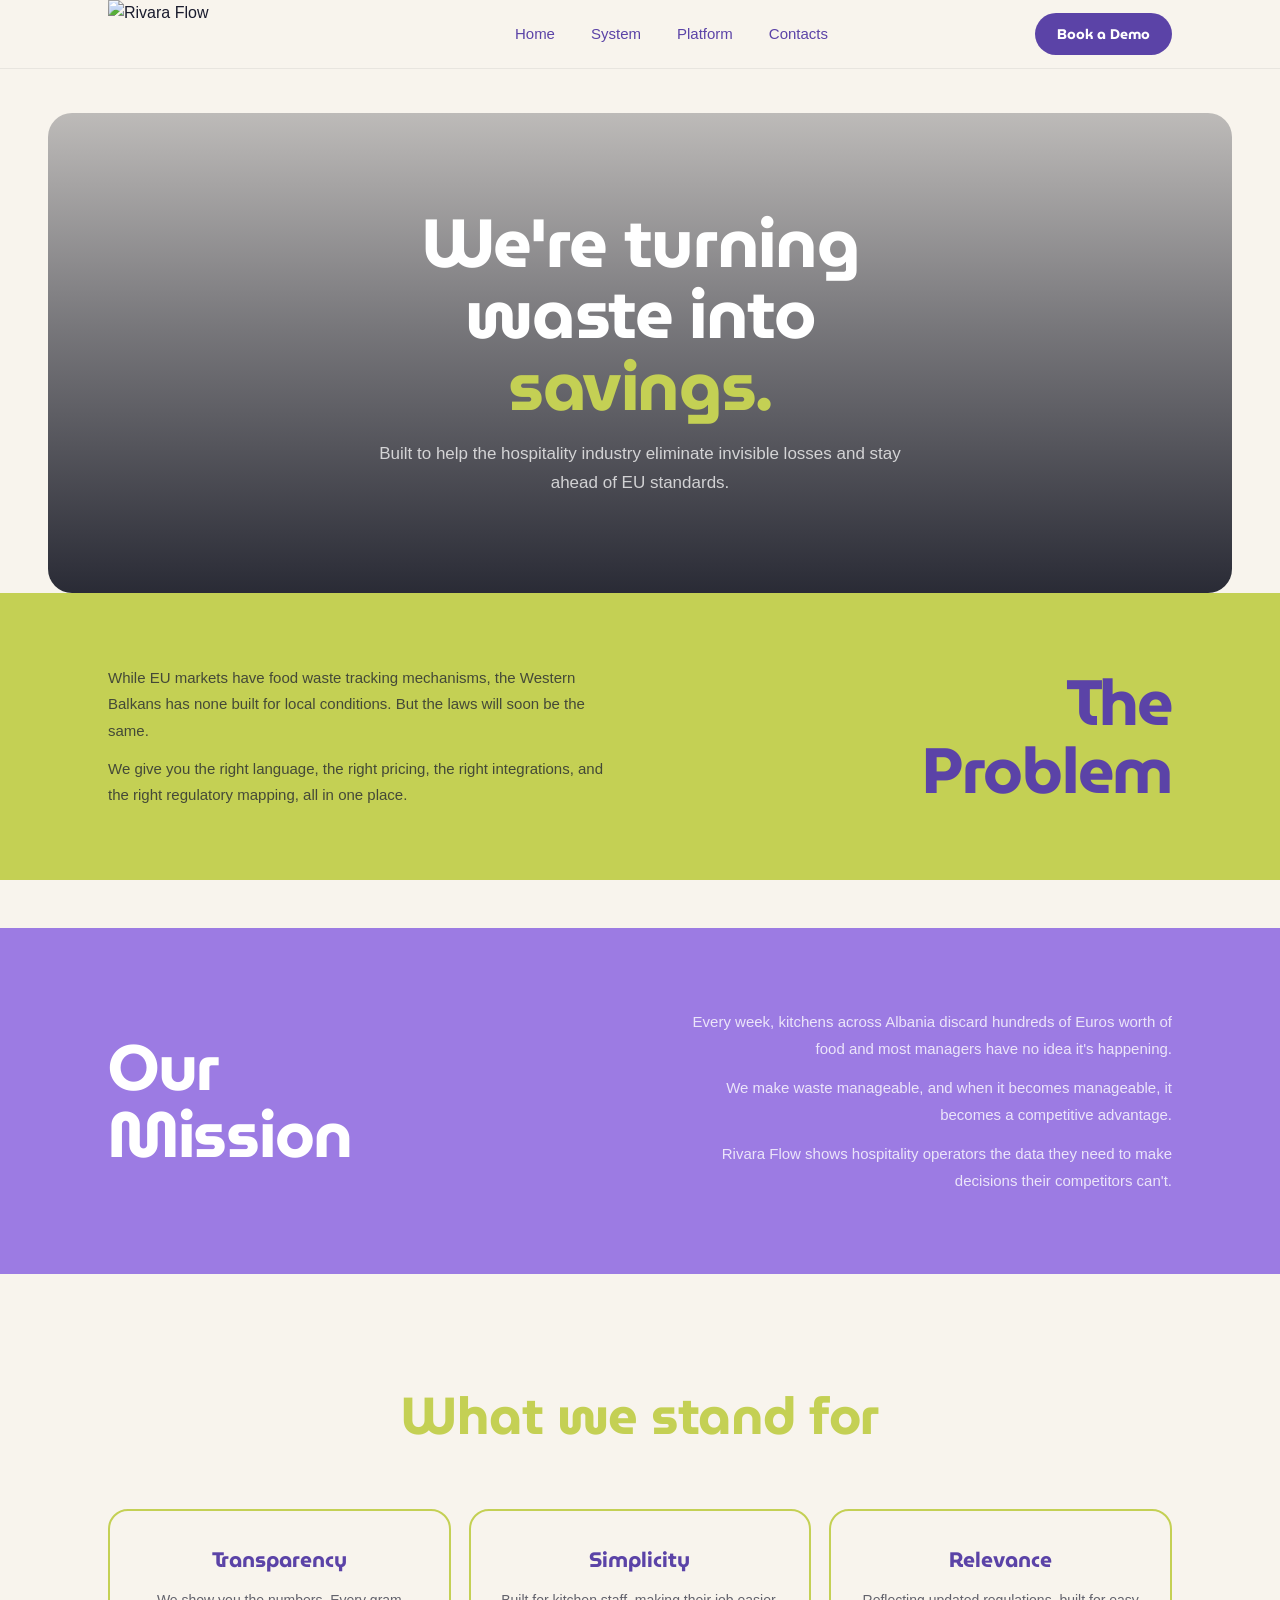
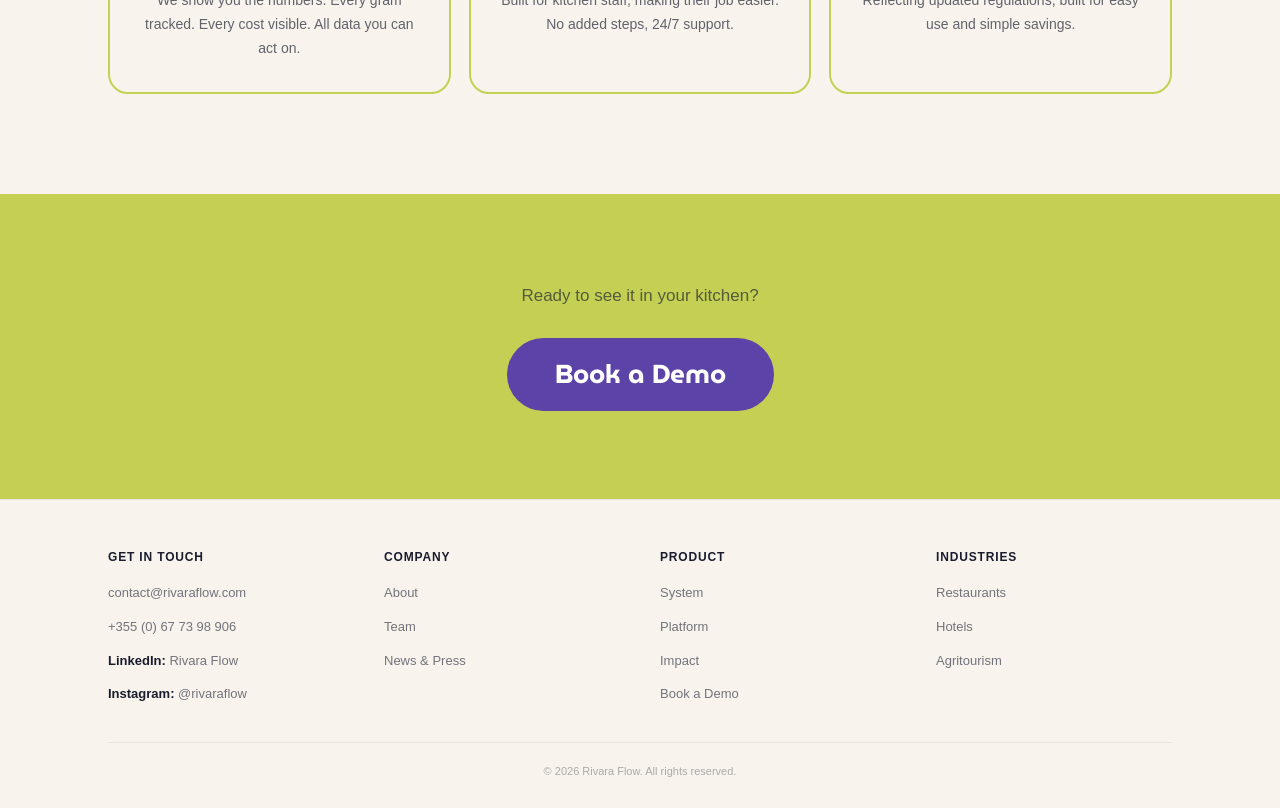
==== commit abc99a08: "Fix about page: PNG logo, beige gap between sections, centered hero + value cards - Replace SVG logo" ====
--- a/rivaraflow-landing/about.html
+++ b/rivaraflow-landing/about.html
@@ -53,23 +53,18 @@
       gap: 12px;
     }
 
-    /* Logo: leaf SVG + wordmark in purple */
     .nav__logo {
       display: flex;
       align-items: center;
-      gap: 8px;
       flex-shrink: 0;
     }
-    .nav__logo-icon {
-      width: 34px; height: 34px;
-      display: flex; align-items: center; justify-content: center;
-    }
-    .nav__logo-text {
-      font-family: var(--museo);
-      font-weight: 700;
-      font-size: 18px;
-      color: var(--accent);
-      letter-spacing: -.01em;
+    .nav__logo img {
+      height: 56px;
+      width: auto;
+      object-fit: contain;
+    }
+    @media (min-width: 768px) {
+      .nav__logo img { height: 68px; }
     }
 
     .nav__links {
@@ -174,11 +169,13 @@
       overflow: hidden;
       min-height: 380px;
       display: flex;
-      align-items: flex-end;
-      padding: 40px 32px;
-    }
-    @media (min-width: 640px)  { .hero { min-height: 420px; padding: 52px 48px; } }
-    @media (min-width: 1024px) { .hero { min-height: 480px; padding: 64px 64px; } }
+      align-items: center;
+      justify-content: center;
+      padding: 56px 32px;
+      text-align: center;
+    }
+    @media (min-width: 640px)  { .hero { min-height: 420px; padding: 64px 48px; } }
+    @media (min-width: 1024px) { .hero { min-height: 480px; padding: 80px 64px; } }
 
     /* Photo background */
     .hero__bg {
@@ -208,17 +205,19 @@
     .hero__content {
       position: relative;
       z-index: 2;
-      max-width: 720px;
+      max-width: 740px;
+      margin-inline: auto;
+      text-align: center;
     }
 
     .hero__h1 {
       font-family: var(--museo);
       font-weight: 700;
-      font-size: clamp(32px, 6vw, 66px);
+      font-size: clamp(34px, 6.5vw, 68px);
       color: #fff;
-      line-height: 1.08;
+      line-height: 1.05;
       letter-spacing: -.02em;
-      margin-bottom: 16px;
+      margin-bottom: 18px;
     }
     .hero__h1 em {
       font-style: normal;
@@ -227,10 +226,12 @@
 
     .hero__sub {
       font-family: var(--satoshi);
+      font-weight: 400;
       font-size: clamp(14px, 2vw, 17px);
-      color: rgba(255,255,255,.72);
-      line-height: 1.65;
-      max-width: 580px;
+      color: rgba(255,255,255,.75);
+      line-height: 1.7;
+      max-width: 560px;
+      margin-inline: auto;
     }
 
     /* ══════════════════════════════════════════════
@@ -281,6 +282,7 @@
     .mission {
       background: var(--accent);
       padding: clamp(44px, 7vw, 80px) 0;
+      margin-top: clamp(24px, 4vw, 48px);
     }
 
     .mission__inner {
@@ -349,6 +351,7 @@
       border-radius: var(--r20);
       padding: 32px 26px;
       background: var(--bg);
+      text-align: center;
       transition: transform .25s, box-shadow .25s;
     }
     .value-card:hover {
@@ -514,13 +517,7 @@
     <div class="nav__inner">
 
       <a href="index.html" class="nav__logo" aria-label="Rivara Flow home">
-        <div class="nav__logo-icon">
-          <svg width="34" height="34" viewBox="0 0 34 34" fill="none" xmlns="http://www.w3.org/2000/svg">
-            <path d="M17 4C17 4 8 9.5 8 18C8 22.97 12.03 27 17 27C21.97 27 26 22.97 26 18C26 9.5 17 4 17 4Z" fill="#9C7BE3"/>
-            <path d="M17 13C17 13 12.5 16 12.5 20C12.5 22.49 14.51 24.5 17 24.5C19.49 24.5 21.5 22.49 21.5 20C21.5 16 17 13 17 13Z" fill="#5B43A7"/>
-          </svg>
-        </div>
-        <span class="nav__logo-text">Rivara Flow</span>
+        <img src="assets/images/logo.png" alt="Rivara Flow" width="200" height="68" />
       </a>
 
       <ul class="nav__links" role="list">
